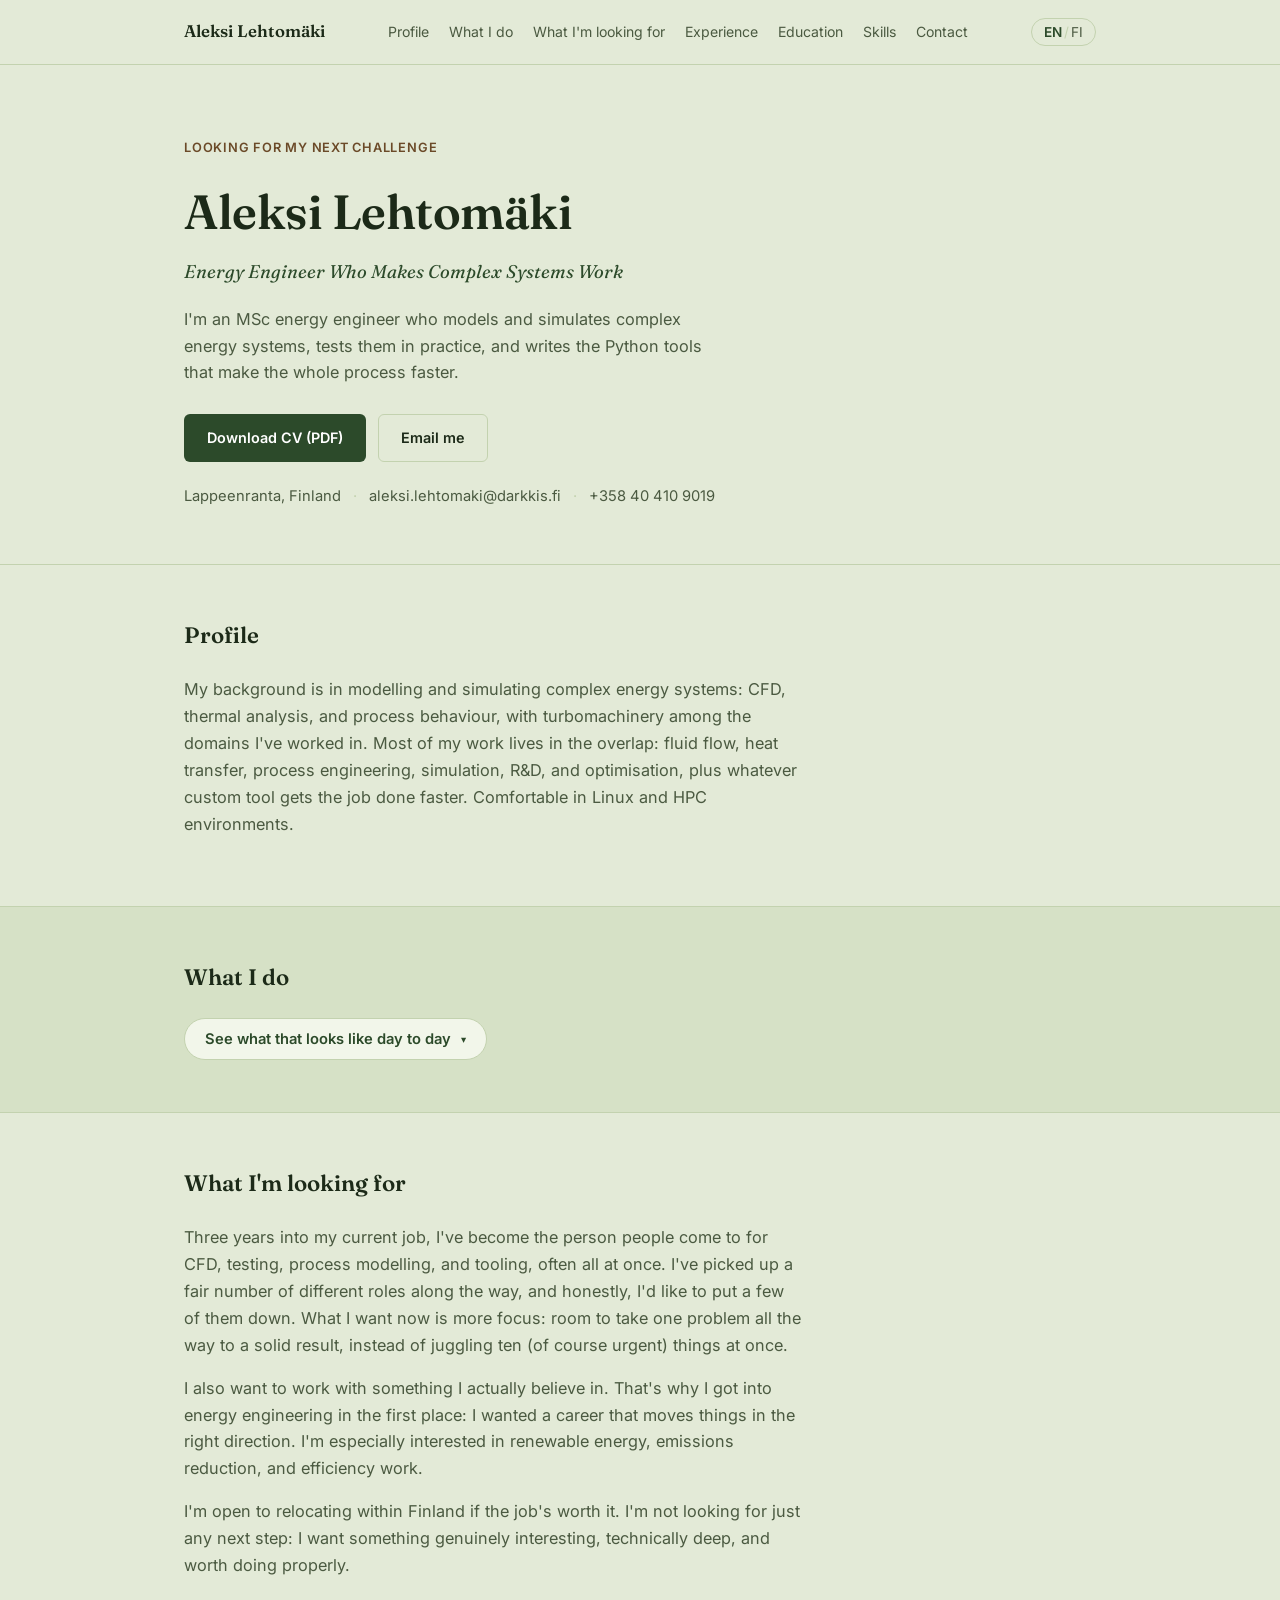
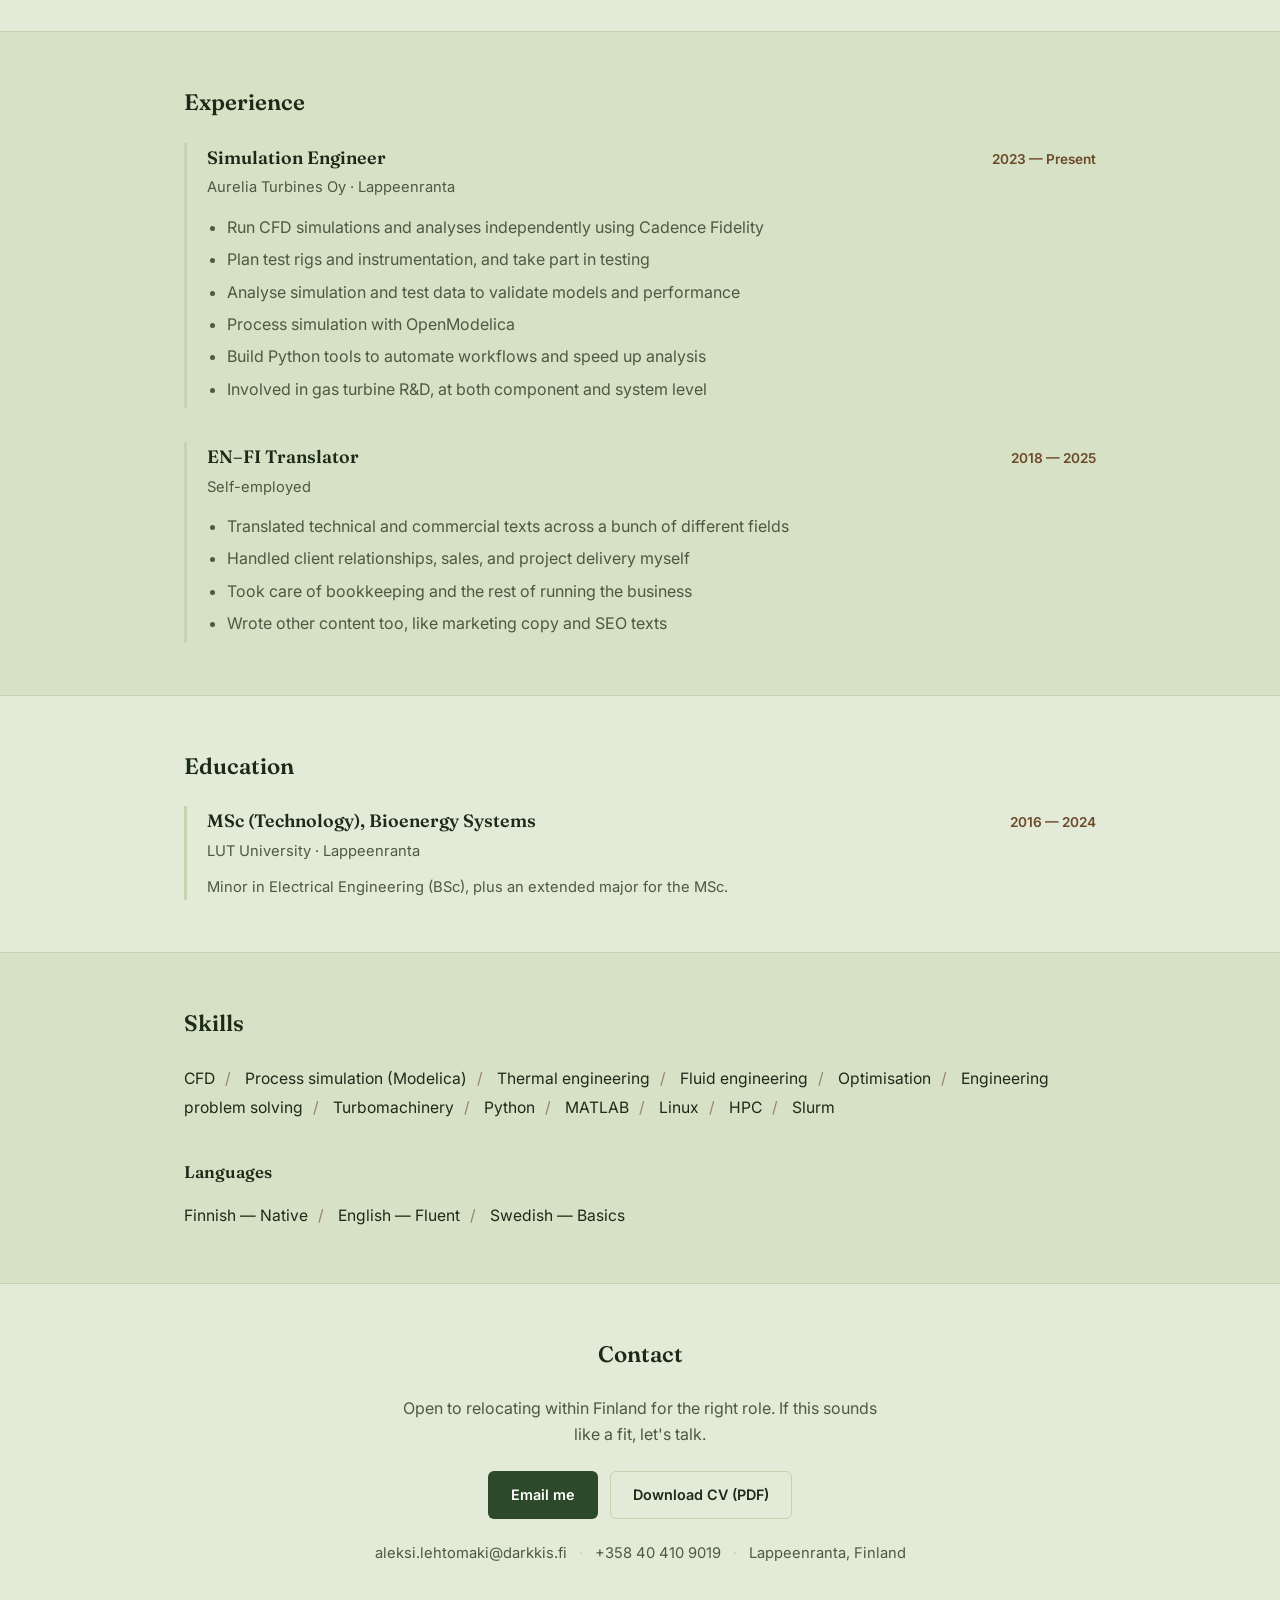
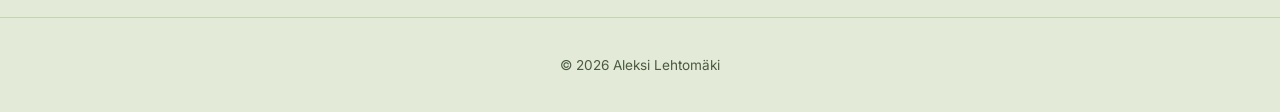
==== index.html @ ea1d4ee8 "init" ====
<!DOCTYPE html>
<html lang="en">
<head>
<meta charset="UTF-8">
<meta name="viewport" content="width=device-width, initial-scale=1.0">
<title>Aleksi Lehtomäki — Energy Engineer</title>
<meta name="description" content="Aleksi Lehtomäki, an energy engineer who simulates, tests, and builds the tools to make it work. CV and profile for recruiters.">
<link rel="icon" href="data:,">
<link rel="preconnect" href="https://fonts.googleapis.com">
<link rel="preconnect" href="https://fonts.gstatic.com" crossorigin>
<link href="https://fonts.googleapis.com/css2?family=Fraunces:opsz,wght@9..144,400;9..144,500;9..144,600;9..144,700&family=Inter:wght@400;500;600&display=swap" rel="stylesheet">
<link rel="stylesheet" href="assets/style.css">
</head>
<body>

<header class="site-header">
  <div class="wrap header-row">
    <a class="brand" href="#top">Aleksi Lehtomäki</a>
    <nav class="main-nav" aria-label="Primary">
      <a href="#profile" data-i18n="nav.profile">Profile</a>
      <a href="#whatido" data-i18n="nav.whatido">What I do</a>
      <a href="#why" data-i18n="nav.why">What I'm looking for</a>
      <a href="#experience" data-i18n="nav.experience">Experience</a>
      <a href="#education" data-i18n="nav.education">Education</a>
      <a href="#skills" data-i18n="nav.skills">Skills</a>
      <a href="#contact" data-i18n="nav.contact">Contact</a>
    </nav>
    <button class="lang-toggle" id="langToggle" type="button" aria-label="Switch language">
      <span class="lang-opt" data-lang-opt="en">EN</span><span class="lang-sep">/</span><span class="lang-opt" data-lang-opt="fi">FI</span>
    </button>
  </div>
</header>

<main id="top">

  <section class="hero">
    <div class="wrap">
      <p class="eyebrow" data-i18n="hero.eyebrow">Looking for my next challenge</p>
      <h1>Aleksi Lehtomäki</h1>
      <p class="headline" data-i18n="hero.headline">Energy Engineer Who Makes Complex Systems Work</p>
      <p class="lede" data-i18n="hero.lede">I'm an MSc energy engineer who models and simulates complex energy systems, tests them in practice, and writes the Python tools that make the whole process faster.</p>
      <div class="hero-actions">
        <a class="btn btn-primary" href="assets/aleksi-lehtomaki-cv.pdf" download>
          <span data-i18n="hero.downloadCv">Download CV (PDF)</span>
        </a>
        <a class="btn btn-ghost" href="mailto:aleksi.lehtomaki@darkkis.fi">
          <span data-i18n="hero.emailMe">Email me</span>
        </a>
      </div>
      <p class="hero-meta">
        <span data-i18n="hero.location">Lappeenranta, Finland</span>
        <span class="meta-sep">·</span>
        <a href="mailto:aleksi.lehtomaki@darkkis.fi">aleksi.lehtomaki@darkkis.fi</a>
        <span class="meta-sep">·</span>
        <a href="tel:+358404109019">+358 40 410 9019</a>
      </p>
    </div>
  </section>

  <section id="profile" class="section">
    <div class="wrap">
      <h2 class="section-title" data-i18n="section.profile">Profile</h2>
      <p class="body-text" data-i18n="profile.text">
        My background is in modelling and simulating complex energy systems: CFD, thermal analysis, and process behaviour,
        with turbomachinery among the domains I've worked in.
        Most of my work lives in the overlap: fluid flow, heat transfer, process engineering, simulation, R&amp;D, and optimisation,
        plus whatever custom tool gets the job done faster.
        Comfortable in Linux and HPC environments.
      </p>
    </div>
  </section>

  <section id="whatido" class="section section-alt">
    <div class="wrap">
      <h2 class="section-title" data-i18n="section.whatido">What I do</h2>
      <div class="expand" id="whatidoExpand">
        <button type="button" class="expand-toggle" id="whatidoToggle" aria-expanded="false" aria-controls="whatidoPanel">
          <span data-i18n="whatido.summary">See what that looks like day to day</span>
          <span class="expand-caret" aria-hidden="true">▾</span>
        </button>
        <div class="expand-rows" id="whatidoPanel">
          <div class="expand-inner">
            <ul class="expand-list">
              <li data-i18n="whatido.b1">Setting up and running CFD simulations from start to finish: meshing, boundary conditions, results</li>
              <li data-i18n="whatido.b2">Planning test campaigns: what to measure, how to instrument it, and what the data actually needs to tell us</li>
              <li data-i18n="whatido.b3">Digging through test and simulation data to see whether the design does what it's supposed to</li>
              <li data-i18n="whatido.b4">Building process models so we get a picture of how a system behaves before it's even built</li>
              <li data-i18n="whatido.b5">Writing Python tools once doing the same thing by hand for the fifth time stops making sense</li>
              <li data-i18n="whatido.b6">Working with mechanical, electrical, and test teams to keep gas turbine R&amp;D moving</li>
              <li data-i18n="whatido.b7">Writing things down so the next person doesn't have to redo the work</li>
            </ul>
          </div>
        </div>
      </div>
    </div>
  </section>

  <section id="why" class="section">
    <div class="wrap">
      <h2 class="section-title" data-i18n="section.why">What I'm looking for</h2>
      <div class="body-text">
        <p data-i18n="why.p1">Three years into my current job, I've become the person people come to for CFD, testing, process modelling, and tooling, often all at once. I've picked up a fair number of different roles along the way, and honestly, I'd like to put a few of them down. What I want now is more focus: room to take one hard problem all the way to a solid result, instead of juggling ten things at once.</p>
        <p data-i18n="why.p2">I also want my work to point somewhere I actually believe in. That's why I got into energy engineering in the first place: I wanted a career that moves things in the right direction. I'm especially interested in renewable energy, emissions reduction, and efficiency work — the kind of thing that's a footnote in a lot of job ads but would actually be the job here.</p>
        <p data-i18n="why.p3">I'm open to relocating within Finland if the job's worth it. I'm not looking for just any next step: I want something genuinely interesting, technically deep, and worth doing properly.</p>
      </div>
    </div>
  </section>

  <section id="experience" class="section section-alt">
    <div class="wrap">
      <h2 class="section-title" data-i18n="section.experience">Experience</h2>

      <div class="timeline">
        <article class="timeline-item">
          <div class="timeline-head">
            <div>
              <h3 data-i18n="exp1.role">Simulation Engineer</h3>
              <p class="timeline-sub">
                <span data-i18n="exp1.company">Aurelia Turbines Oy</span> · <span data-i18n="exp1.location">Lappeenranta</span>
              </p>
            </div>
            <span class="timeline-dates" data-i18n="exp1.dates">2023 — Present</span>
          </div>
          <ul>
            <li data-i18n="exp1.b1">Run CFD simulations and analyses independently using Cadence Fidelity</li>
            <li data-i18n="exp1.b2">Plan test rigs and instrumentation, and take part in testing</li>
            <li data-i18n="exp1.b3">Analyse simulation and test data to validate models and performance</li>
            <li data-i18n="exp1.b4">Process simulation with OpenModelica</li>
            <li data-i18n="exp1.b5">Build Python tools to automate workflows and speed up analysis</li>
            <li data-i18n="exp1.b6">Involved in gas turbine R&amp;D, at both component and system level</li>
          </ul>
        </article>

        <article class="timeline-item">
          <div class="timeline-head">
            <div>
              <h3 data-i18n="exp2.role">EN–FI Translator</h3>
              <p class="timeline-sub"><span data-i18n="exp2.company">Self-employed</span></p>
            </div>
            <span class="timeline-dates" data-i18n="exp2.dates">2018 — 2025</span>
          </div>
          <ul>
            <li data-i18n="exp2.b1">Translated technical and commercial texts across a bunch of different fields</li>
            <li data-i18n="exp2.b2">Handled client relationships, sales, and project delivery myself</li>
            <li data-i18n="exp2.b3">Took care of bookkeeping and the rest of running the business</li>
            <li data-i18n="exp2.b4">Wrote other content too, like marketing copy and SEO texts</li>
          </ul>
        </article>
      </div>
    </div>
  </section>

  <section id="education" class="section">
    <div class="wrap">
      <h2 class="section-title" data-i18n="section.education">Education</h2>
      <div class="timeline">
        <article class="timeline-item">
          <div class="timeline-head">
            <div>
              <h3 data-i18n="edu1.degree">MSc (Technology), Bioenergy Systems</h3>
              <p class="timeline-sub"><span data-i18n="edu1.school">LUT University</span> · <span data-i18n="edu1.location">Lappeenranta</span></p>
            </div>
            <span class="timeline-dates" data-i18n="edu1.dates">2016 — 2024</span>
          </div>
          <p class="timeline-note" data-i18n="edu1.note">Minor in Electrical Engineering (BSc), plus an extended major for the MSc.</p>
        </article>
      </div>
    </div>
  </section>

  <section id="skills" class="section section-alt">
    <div class="wrap">
      <h2 class="section-title" data-i18n="section.skills">Skills</h2>
      <p class="tag-line">
        <span data-i18n="skill.1">CFD</span><span class="tag-sep">/</span>
        <span data-i18n="skill.2">Process simulation (Modelica)</span><span class="tag-sep">/</span>
        <span data-i18n="skill.3">Thermal engineering</span><span class="tag-sep">/</span>
        <span data-i18n="skill.4">Fluid engineering</span><span class="tag-sep">/</span>
        <span data-i18n="skill.5">Optimisation</span><span class="tag-sep">/</span>
        <span data-i18n="skill.6">Engineering problem solving</span><span class="tag-sep">/</span>
        <span data-i18n="skill.7">Turbomachinery</span><span class="tag-sep">/</span>
        <span data-i18n="skill.8">Python</span><span class="tag-sep">/</span>
        <span data-i18n="skill.9">MATLAB</span><span class="tag-sep">/</span>
        <span data-i18n="skill.10">Linux</span><span class="tag-sep">/</span>
        <span data-i18n="skill.11">HPC</span><span class="tag-sep">/</span>
        <span data-i18n="skill.12">Slurm</span>
      </p>

      <h3 class="sub-heading" data-i18n="section.languages">Languages</h3>
      <p class="tag-line">
        <span><span data-i18n="lang.fi.name">Finnish</span> — <span data-i18n="lang.fi.level">Native</span></span><span class="tag-sep">/</span>
        <span><span data-i18n="lang.en.name">English</span> — <span data-i18n="lang.en.level">Fluent</span></span><span class="tag-sep">/</span>
        <span><span data-i18n="lang.sv.name">Swedish</span> — <span data-i18n="lang.sv.level">Basics</span></span>
      </p>
    </div>
  </section>

  <section id="contact" class="section section-cta">
    <div class="wrap">
      <h2 class="section-title" data-i18n="section.contact">Contact</h2>
      <p class="cta-text" data-i18n="contact.text">Open to relocating within Finland for the right role. If this sounds like a fit, let's talk.</p>
      <div class="hero-actions">
        <a class="btn btn-primary" href="mailto:aleksi.lehtomaki@darkkis.fi">
          <span data-i18n="hero.emailMe">Email me</span>
        </a>
        <a class="btn btn-ghost" href="assets/aleksi-lehtomaki-cv.pdf" download>
          <span data-i18n="hero.downloadCv">Download CV (PDF)</span>
        </a>
      </div>
      <p class="hero-meta">
        <a href="mailto:aleksi.lehtomaki@darkkis.fi">aleksi.lehtomaki@darkkis.fi</a>
        <span class="meta-sep">·</span>
        <a href="tel:+358404109019">+358 40 410 9019</a>
        <span class="meta-sep">·</span>
        <span data-i18n="hero.location">Lappeenranta, Finland</span>
      </p>
    </div>
  </section>

</main>

<footer class="site-footer">
  <div class="wrap">
    <p>© <span id="year"></span> Aleksi Lehtomäki</p>
  </div>
</footer>

<script src="assets/script.js"></script>
</body>
</html>
---- assets/style.css ----
/* ---------- Tokens ---------- */
:root {
  --bg: #e3ead7;
  --bg-alt: #d6e1c6;
  --surface: #f2f6ea;
  --ink: #1c2a18;
  --ink-soft: #4b5a41;
  --green: #2c4a2a;
  --green-soft: #c3d6b0;
  --brown: #6b4a28;
  --border: #c3d2af;
  --serif: "Fraunces", Georgia, "Times New Roman", serif;
  --sans: "Inter", system-ui, -apple-system, "Segoe UI", Roboto, sans-serif;
  --radius: 6px;
  --max: 960px;
}

* { box-sizing: border-box; }
html { scroll-behavior: smooth; }

body {
  margin: 0;
  background: var(--bg);
  color: var(--ink);
  font-family: var(--sans);
  line-height: 1.65;
  -webkit-font-smoothing: antialiased;
}

.wrap {
  max-width: var(--max);
  margin: 0 auto;
  padding: 0 24px;
}

a { color: var(--green); text-decoration: none; }
a:hover { text-decoration: underline; }

h1, h2, h3 {
  font-family: var(--serif);
  font-weight: 600;
  margin: 0;
  color: var(--ink);
}

/* ---------- Header ---------- */
.site-header {
  border-bottom: 1px solid var(--border);
}

.header-row {
  display: flex;
  align-items: center;
  justify-content: space-between;
  gap: 20px;
  padding: 18px 24px;
  flex-wrap: wrap;
}

.brand {
  font-family: var(--serif);
  font-weight: 600;
  font-size: 1.05rem;
  color: var(--ink);
}
.brand:hover { text-decoration: none; color: var(--green); }

.main-nav {
  display: flex;
  gap: 20px;
  font-size: 0.88rem;
  overflow-x: auto;
}
.main-nav a { color: var(--ink-soft); }
.main-nav a:hover { color: var(--green); text-decoration: none; }

.lang-toggle {
  font-family: var(--sans);
  font-size: 0.85rem;
  background: none;
  border: 1px solid var(--border);
  border-radius: 999px;
  padding: 5px 12px;
  color: var(--ink-soft);
  cursor: pointer;
}
.lang-sep { color: var(--border); margin: 0 2px; }
.lang-toggle[data-active="en"] [data-lang-opt="en"],
.lang-toggle[data-active="fi"] [data-lang-opt="fi"] {
  color: var(--green);
  font-weight: 600;
}

/* ---------- Hero ---------- */
.hero { padding: 72px 0 56px; }

.eyebrow {
  font-size: 0.8rem;
  letter-spacing: 0.06em;
  text-transform: uppercase;
  color: var(--brown);
  margin: 0 0 14px;
  font-weight: 600;
}

.hero h1 {
  font-size: clamp(2.1rem, 5vw, 3rem);
  margin-bottom: 6px;
  letter-spacing: -0.01em;
}

.headline {
  font-family: var(--serif);
  font-style: italic;
  color: var(--green);
  font-size: 1.15rem;
  margin: 0 0 18px;
}

.lede {
  color: var(--ink-soft);
  max-width: 52ch;
  font-size: 1.02rem;
  margin: 0 0 28px;
}

.hero-actions {
  display: flex;
  gap: 12px;
  flex-wrap: wrap;
  margin-bottom: 22px;
}

.btn {
  font-family: var(--sans);
  font-size: 0.9rem;
  font-weight: 600;
  padding: 11px 22px;
  border-radius: var(--radius);
  border: 1px solid transparent;
  display: inline-block;
}
.btn:hover { text-decoration: none; }

.btn-primary { background: var(--green); color: #fff; }
.btn-primary:hover { background: color-mix(in srgb, var(--green) 85%, black); }

.btn-ghost { background: transparent; border-color: var(--border); color: var(--ink); }
.btn-ghost:hover { border-color: var(--green); color: var(--green); }

.hero-meta {
  font-size: 0.92rem;
  color: var(--ink-soft);
  margin: 0;
}
.hero-meta a { color: var(--ink-soft); }
.hero-meta a:hover { color: var(--green); }
.meta-sep { margin: 0 8px; color: var(--border); }

/* ---------- Sections ---------- */
.section { padding: 52px 0; border-top: 1px solid var(--border); }
.section-alt { background: var(--bg-alt); }

.section-title {
  font-size: 1.4rem;
  margin-bottom: 22px;
}

.body-text {
  color: var(--ink-soft);
  max-width: 62ch;
  font-size: 1.02rem;
}
.body-text p { margin: 0 0 16px; }
.body-text p:last-child { margin-bottom: 0; }

/* ---------- Expandable ---------- */
.expand-toggle {
  display: inline-flex;
  align-items: center;
  gap: 10px;
  font-family: var(--sans);
  font-size: 0.92rem;
  font-weight: 600;
  color: var(--green);
  background: var(--surface);
  border: 1px solid var(--border);
  border-radius: 999px;
  padding: 11px 20px;
  cursor: pointer;
}
.expand-toggle:hover { border-color: var(--green); }

.expand-caret {
  font-size: 0.7em;
  transition: transform 200ms ease;
}
.expand-toggle[aria-expanded="true"] .expand-caret { transform: rotate(180deg); }

.expand-rows {
  display: grid;
  grid-template-rows: 0fr;
  transition: grid-template-rows 320ms ease;
}
.expand-rows.is-open { grid-template-rows: 1fr; }

.expand-inner { overflow: hidden; }

.expand-list {
  display: flex;
  flex-direction: column;
  gap: 12px;
  margin: 22px 0 0;
  padding-left: 20px;
  max-width: 62ch;
  color: var(--ink-soft);
  font-size: 1.02rem;
}

/* ---------- Timeline ---------- */
.timeline {
  display: flex;
  flex-direction: column;
  gap: 34px;
}

.timeline-item {
  border-left: 3px solid var(--green-soft);
  padding-left: 20px;
}

.timeline-head {
  display: flex;
  justify-content: space-between;
  align-items: baseline;
  gap: 12px;
  flex-wrap: wrap;
}

.timeline-head h3 { font-size: 1.12rem; }

.timeline-sub {
  color: var(--ink-soft);
  font-size: 0.92rem;
  margin: 3px 0 0;
}

.timeline-dates {
  font-size: 0.85rem;
  color: var(--brown);
  white-space: nowrap;
  font-weight: 600;
}

.timeline-item ul {
  margin: 14px 0 0;
  padding-left: 20px;
  color: var(--ink-soft);
}
.timeline-item li { margin-bottom: 6px; }

.timeline-note { color: var(--ink-soft); font-size: 0.92rem; margin: 12px 0 0; }

/* ---------- Tag lines ---------- */
.sub-heading {
  font-size: 1.05rem;
  margin: 36px 0 14px;
  color: var(--ink);
}

.tag-line {
  color: var(--ink-soft);
  font-size: 0.98rem;
  line-height: 1.9;
  margin: 0;
}
.tag-line span:not(.tag-sep) { color: var(--ink); }
.tag-sep { color: var(--brown); margin: 0 10px; opacity: 0.6; }

/* ---------- CTA / footer ---------- */
.section-cta { text-align: center; }
.section-cta .section-title { text-align: center; }
.cta-text {
  color: var(--ink-soft);
  max-width: 50ch;
  margin: 0 auto 24px;
}
.section-cta .hero-actions { justify-content: center; }
.section-cta .hero-meta { margin-top: 22px; }

.site-footer {
  border-top: 1px solid var(--border);
  padding: 22px 0 calc(22px + env(safe-area-inset-bottom, 0px));
  color: var(--ink-soft);
  font-size: 0.85rem;
  text-align: center;
}

/* ---------- Responsive ---------- */
@media (max-width: 620px) {
  .header-row { padding: 14px 20px; }
  .main-nav { order: 3; width: 100%; gap: 14px; }
  .lang-toggle { order: 2; }
}
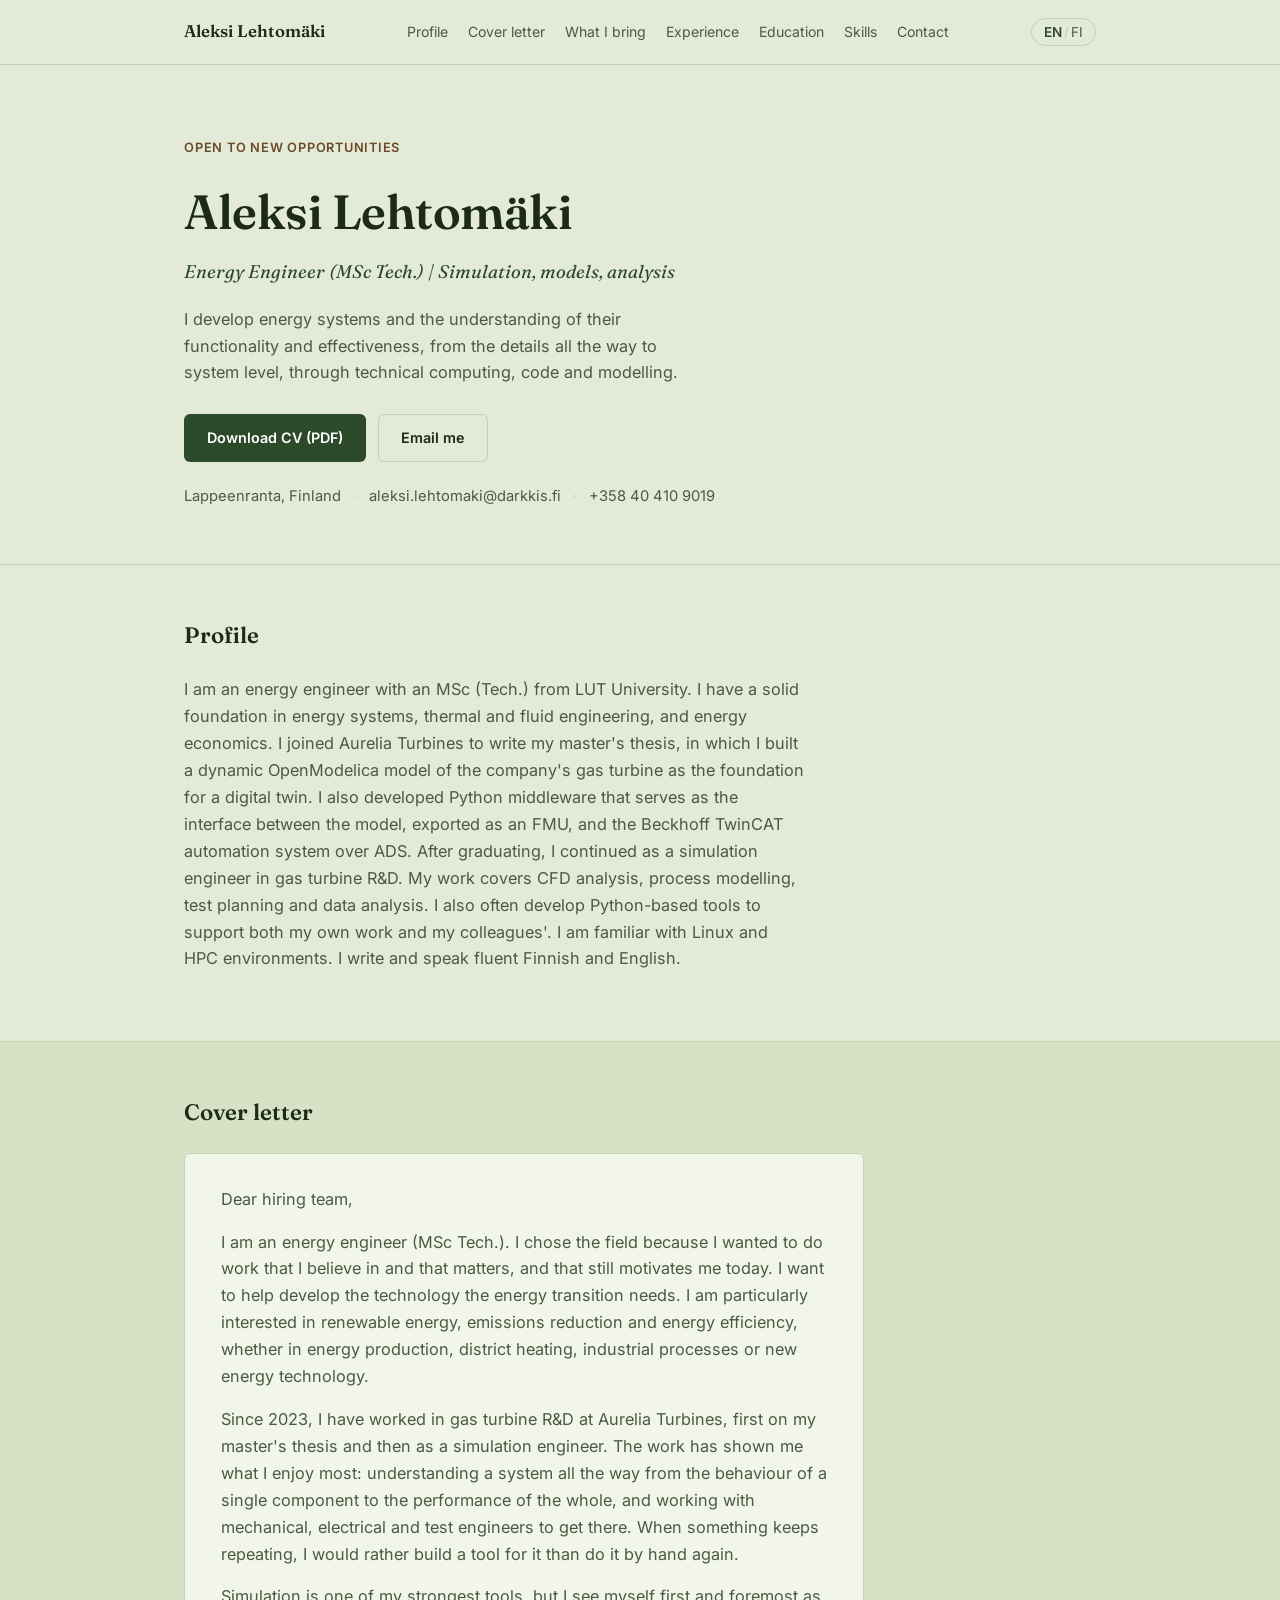
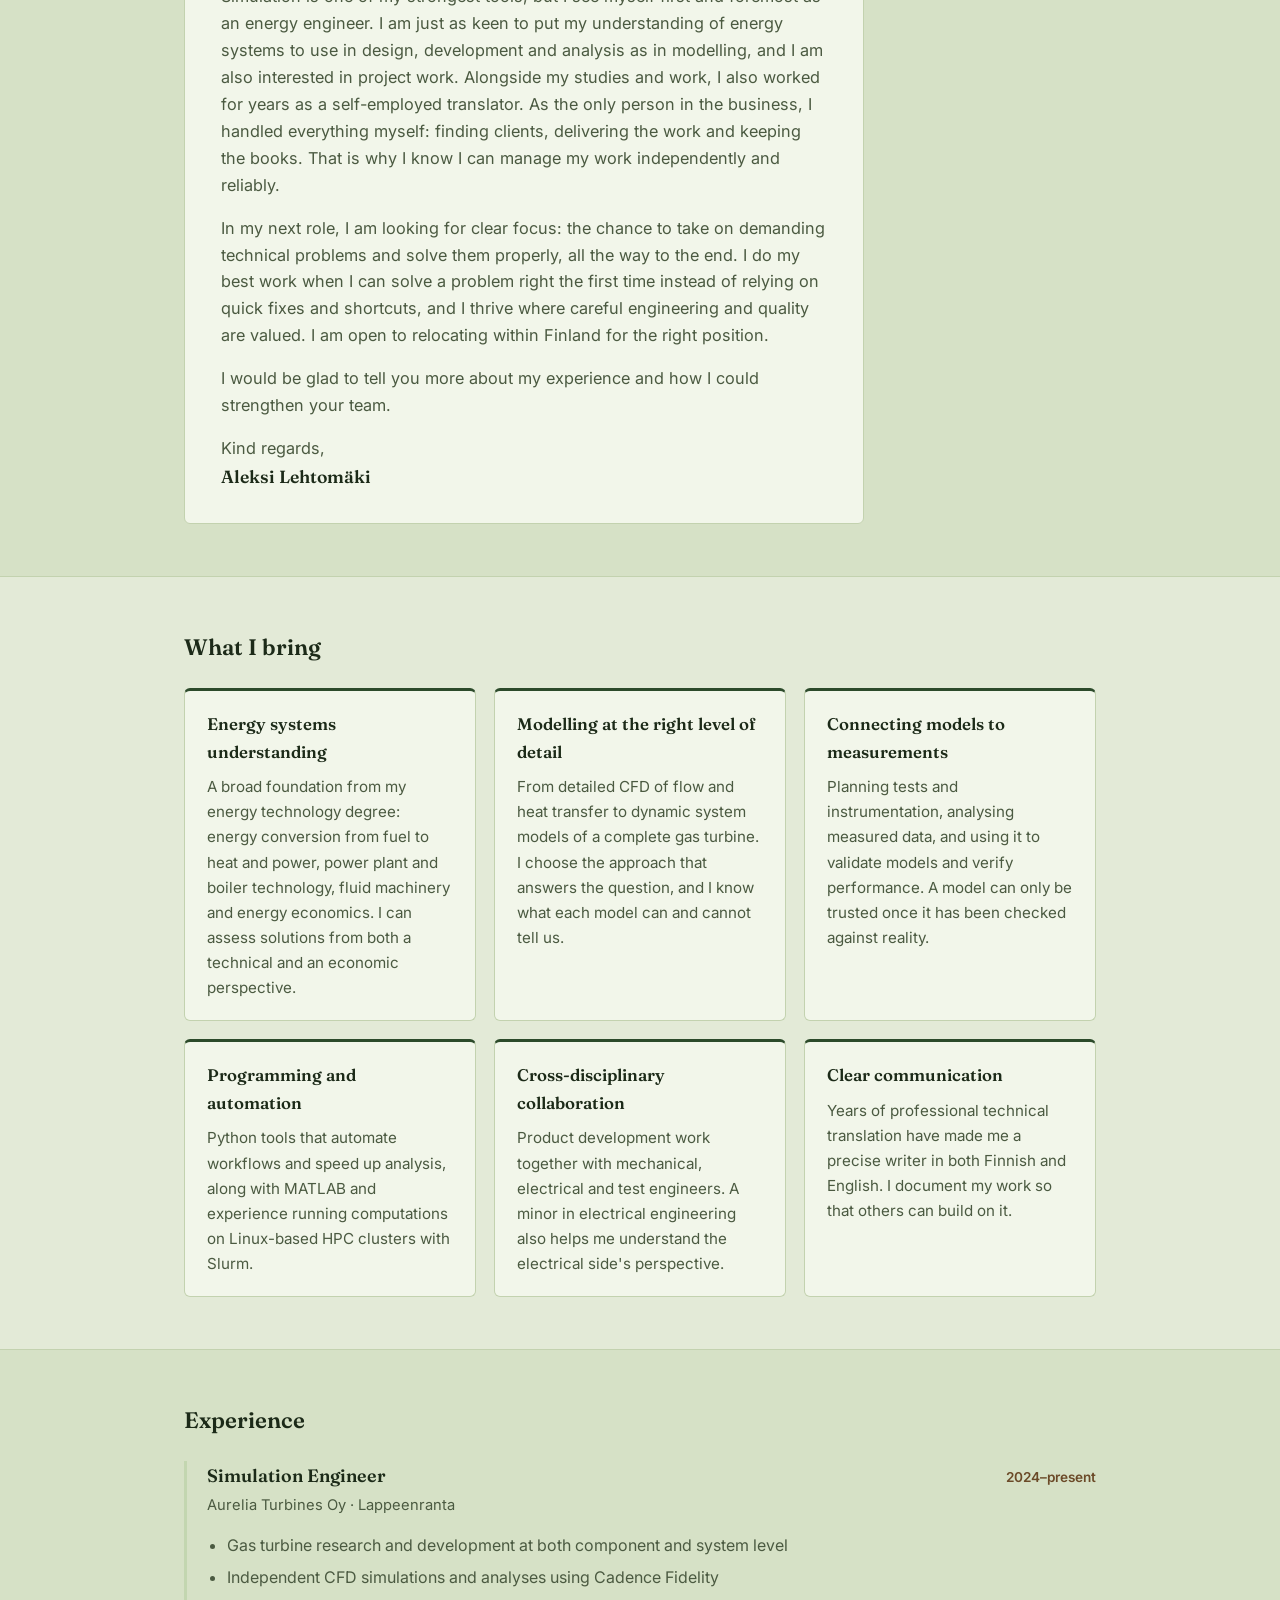
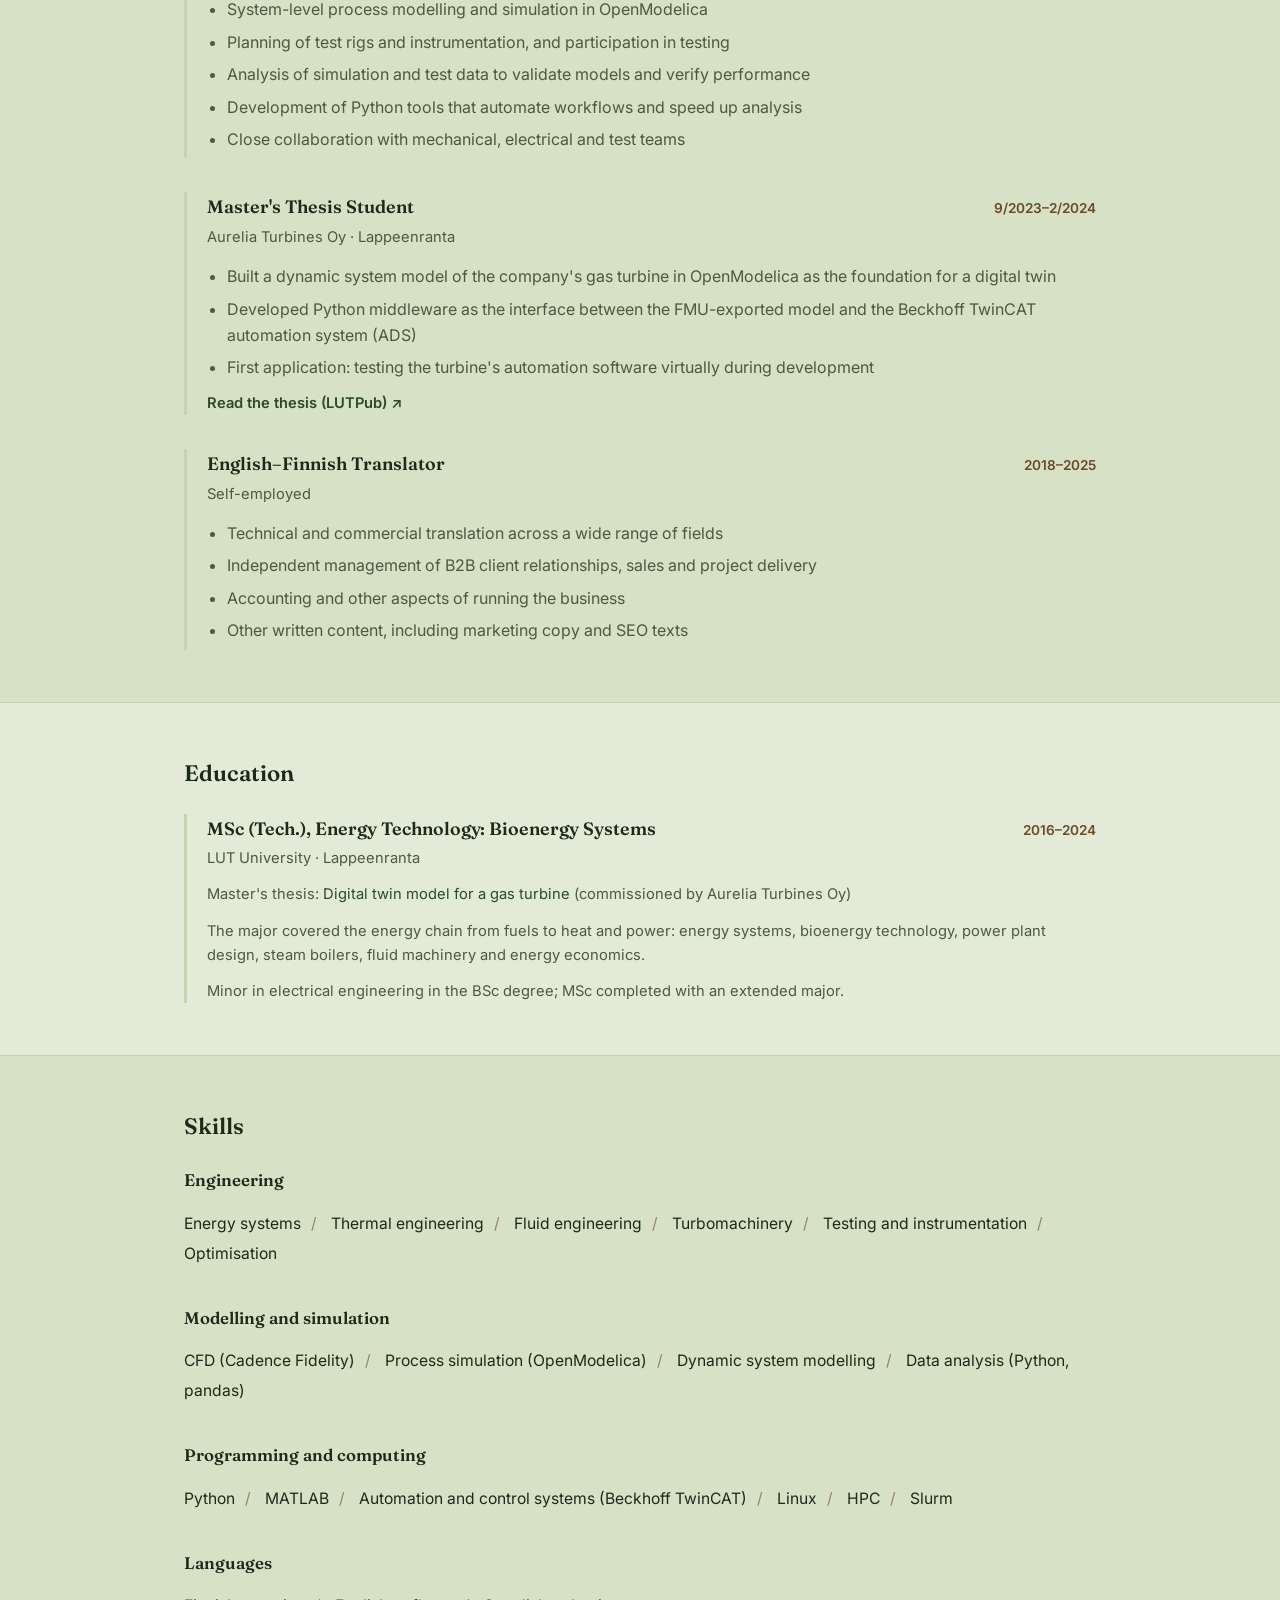
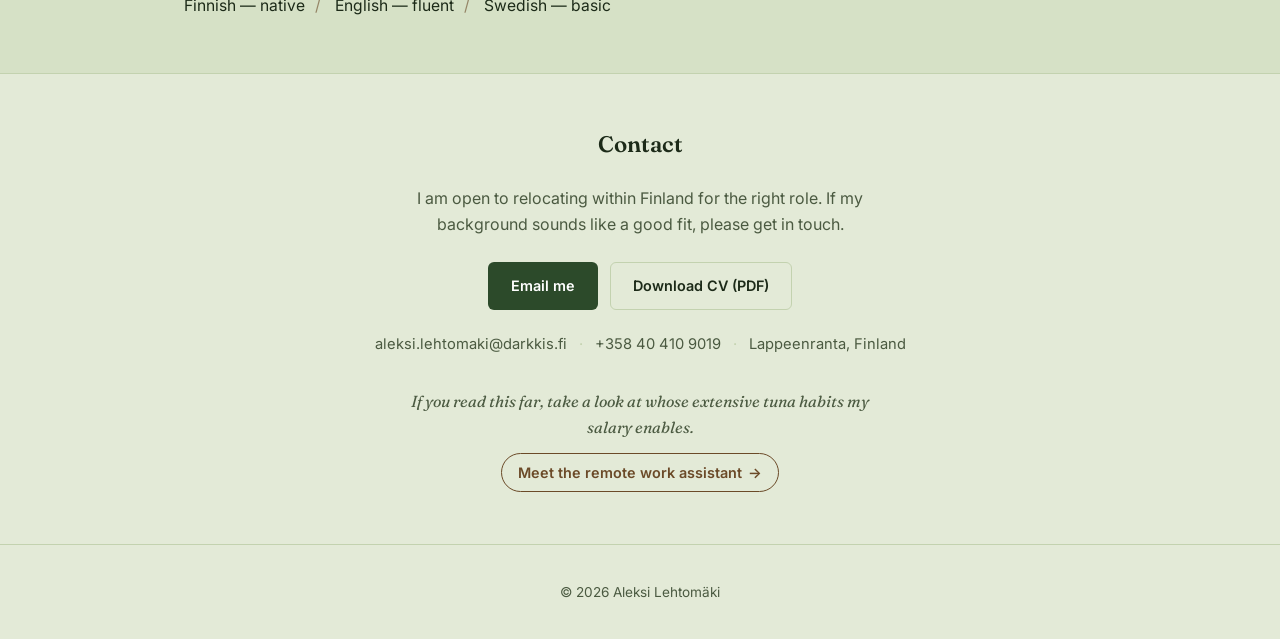
==== commit e68c9b0d: "1st publish viable edition" ====
--- a/index.html
+++ b/index.html
@@ -4,7 +4,7 @@
 <meta charset="UTF-8">
 <meta name="viewport" content="width=device-width, initial-scale=1.0">
 <title>Aleksi Lehtomäki — Energy Engineer</title>
-<meta name="description" content="Aleksi Lehtomäki, an energy engineer who simulates, tests, and builds the tools to make it work. CV and profile for recruiters.">
+<meta name="description" content="Aleksi Lehtomäki, MSc (Tech.) energy engineer with a foundation in energy systems, thermal and fluid engineering, and strong modelling and simulation skills. CV, cover letter and contact details.">
 <link rel="icon" href="data:,">
 <link rel="preconnect" href="https://fonts.googleapis.com">
 <link rel="preconnect" href="https://fonts.gstatic.com" crossorigin>
@@ -18,8 +18,8 @@
     <a class="brand" href="#top">Aleksi Lehtomäki</a>
     <nav class="main-nav" aria-label="Primary">
       <a href="#profile" data-i18n="nav.profile">Profile</a>
-      <a href="#whatido" data-i18n="nav.whatido">What I do</a>
-      <a href="#why" data-i18n="nav.why">What I'm looking for</a>
+      <a href="#letter" data-i18n="nav.letter">Cover letter</a>
+      <a href="#strengths" data-i18n="nav.strengths">What I bring</a>
       <a href="#experience" data-i18n="nav.experience">Experience</a>
       <a href="#education" data-i18n="nav.education">Education</a>
       <a href="#skills" data-i18n="nav.skills">Skills</a>
@@ -35,12 +35,12 @@
 
   <section class="hero">
     <div class="wrap">
-      <p class="eyebrow" data-i18n="hero.eyebrow">Looking for my next challenge</p>
+      <p class="eyebrow" data-i18n="hero.eyebrow">Open to new opportunities</p>
       <h1>Aleksi Lehtomäki</h1>
-      <p class="headline" data-i18n="hero.headline">Energy Engineer Who Makes Complex Systems Work</p>
-      <p class="lede" data-i18n="hero.lede">I'm an MSc energy engineer who models and simulates complex energy systems, tests them in practice, and writes the Python tools that make the whole process faster.</p>
+      <p class="headline" data-i18n="hero.headline">Energy Engineer (MSc Tech.) | Simulation, models, analysis</p>
+      <p class="lede" data-i18n="hero.lede">I develop energy systems and the understanding of their functionality and effectiveness, from the details all the way to system level, through technical computing, code and modelling.</p>
       <div class="hero-actions">
-        <a class="btn btn-primary" href="assets/aleksi-lehtomaki-cv.pdf" download>
+        <a class="btn btn-primary" href="assets/aleksi-lehtomaki-cv.pdf" data-i18n-href="cv.href" download>
           <span data-i18n="hero.downloadCv">Download CV (PDF)</span>
         </a>
         <a class="btn btn-ghost" href="mailto:aleksi.lehtomaki@darkkis.fi">
@@ -61,47 +61,54 @@
     <div class="wrap">
       <h2 class="section-title" data-i18n="section.profile">Profile</h2>
       <p class="body-text" data-i18n="profile.text">
-        My background is in modelling and simulating complex energy systems: CFD, thermal analysis, and process behaviour,
-        with turbomachinery among the domains I've worked in.
-        Most of my work lives in the overlap: fluid flow, heat transfer, process engineering, simulation, R&amp;D, and optimisation,
-        plus whatever custom tool gets the job done faster.
-        Comfortable in Linux and HPC environments.
-      </p>
-    </div>
-  </section>
-
-  <section id="whatido" class="section section-alt">
-    <div class="wrap">
-      <h2 class="section-title" data-i18n="section.whatido">What I do</h2>
-      <div class="expand" id="whatidoExpand">
-        <button type="button" class="expand-toggle" id="whatidoToggle" aria-expanded="false" aria-controls="whatidoPanel">
-          <span data-i18n="whatido.summary">See what that looks like day to day</span>
-          <span class="expand-caret" aria-hidden="true">▾</span>
-        </button>
-        <div class="expand-rows" id="whatidoPanel">
-          <div class="expand-inner">
-            <ul class="expand-list">
-              <li data-i18n="whatido.b1">Setting up and running CFD simulations from start to finish: meshing, boundary conditions, results</li>
-              <li data-i18n="whatido.b2">Planning test campaigns: what to measure, how to instrument it, and what the data actually needs to tell us</li>
-              <li data-i18n="whatido.b3">Digging through test and simulation data to see whether the design does what it's supposed to</li>
-              <li data-i18n="whatido.b4">Building process models so we get a picture of how a system behaves before it's even built</li>
-              <li data-i18n="whatido.b5">Writing Python tools once doing the same thing by hand for the fifth time stops making sense</li>
-              <li data-i18n="whatido.b6">Working with mechanical, electrical, and test teams to keep gas turbine R&amp;D moving</li>
-              <li data-i18n="whatido.b7">Writing things down so the next person doesn't have to redo the work</li>
-            </ul>
-          </div>
-        </div>
-      </div>
-    </div>
-  </section>
-
-  <section id="why" class="section">
-    <div class="wrap">
-      <h2 class="section-title" data-i18n="section.why">What I'm looking for</h2>
-      <div class="body-text">
-        <p data-i18n="why.p1">Three years into my current job, I've become the person people come to for CFD, testing, process modelling, and tooling, often all at once. I've picked up a fair number of different roles along the way, and honestly, I'd like to put a few of them down. What I want now is more focus: room to take one hard problem all the way to a solid result, instead of juggling ten things at once.</p>
-        <p data-i18n="why.p2">I also want my work to point somewhere I actually believe in. That's why I got into energy engineering in the first place: I wanted a career that moves things in the right direction. I'm especially interested in renewable energy, emissions reduction, and efficiency work — the kind of thing that's a footnote in a lot of job ads but would actually be the job here.</p>
-        <p data-i18n="why.p3">I'm open to relocating within Finland if the job's worth it. I'm not looking for just any next step: I want something genuinely interesting, technically deep, and worth doing properly.</p>
+        I am an energy engineer with an MSc (Tech.) from LUT University. I have a solid foundation in energy systems, thermal and fluid engineering, and energy economics. I joined Aurelia Turbines to write my master's thesis, in which I built a dynamic OpenModelica model of the company's gas turbine as the foundation for a digital twin. I also developed Python middleware that serves as the interface between the model, exported as an FMU, and the Beckhoff TwinCAT automation system over ADS. After graduating, I continued as a simulation engineer in gas turbine R&amp;D. My work covers CFD analysis, process modelling, test planning and data analysis. I also often develop Python-based tools to support both my own work and my colleagues'. I am familiar with Linux and HPC environments. I write and speak fluent Finnish and English.
+      </p>
+    </div>
+  </section>
+
+  <section id="letter" class="section section-alt">
+    <div class="wrap">
+      <h2 class="section-title" data-i18n="section.letter">Cover letter</h2>
+      <div class="letter body-text">
+        <p data-i18n="letter.greeting">Dear hiring team,</p>
+        <p data-i18n="letter.p1">I am an energy engineer (MSc Tech.). I chose the field because I wanted to do work that I believe in and that matters, and that still motivates me today. I want to help develop the technology the energy transition needs. I am particularly interested in renewable energy, emissions reduction and energy efficiency, whether in energy production, district heating, industrial processes or new energy technology.</p>
+        <p data-i18n="letter.p2">Since 2023, I have worked in gas turbine R&amp;D at Aurelia Turbines, first on my master's thesis and then as a simulation engineer. The work has shown me what I enjoy most: understanding a system all the way from the behaviour of a single component to the performance of the whole, and working with mechanical, electrical and test engineers to get there. When something keeps repeating, I would rather build a tool for it than do it by hand again.</p>
+        <p data-i18n="letter.p3">Simulation is one of my strongest tools, but I see myself first and foremost as an energy engineer. I am just as keen to put my understanding of energy systems to use in design, development and analysis as in modelling, and I am also interested in project work. Alongside my studies and work, I also worked for years as a self-employed translator. As the only person in the business, I handled everything myself: finding clients, delivering the work and keeping the books. That is why I know I can manage my work independently and reliably.</p>
+        <p data-i18n="letter.p4">In my next role, I am looking for clear focus: the chance to take on demanding technical problems and solve them properly, all the way to the end. I do my best work when I can solve a problem right the first time instead of relying on quick fixes and shortcuts, and I thrive where careful engineering and quality are valued. I am open to relocating within Finland for the right position.</p>
+        <p data-i18n="letter.p5">I would be glad to tell you more about my experience and how I could strengthen your team.</p>
+        <p class="letter-sign"><span data-i18n="letter.closing">Kind regards,</span><br><span class="letter-name">Aleksi Lehtomäki</span></p>
+      </div>
+    </div>
+  </section>
+
+  <section id="strengths" class="section">
+    <div class="wrap">
+      <h2 class="section-title" data-i18n="section.strengths">What I bring</h2>
+      <div class="cards">
+        <article class="card">
+          <h3 data-i18n="str1.title">Energy systems understanding</h3>
+          <p data-i18n="str1.text">A broad foundation from my energy technology degree: energy conversion from fuel to heat and power, power plant and boiler technology, fluid machinery and energy economics. I can assess solutions from both a technical and an economic perspective.</p>
+        </article>
+        <article class="card">
+          <h3 data-i18n="str2.title">Modelling at the right level of detail</h3>
+          <p data-i18n="str2.text">From detailed CFD of flow and heat transfer to dynamic system models of a complete gas turbine. I choose the approach that answers the question, and I know what each model can and cannot tell us.</p>
+        </article>
+        <article class="card">
+          <h3 data-i18n="str3.title">Connecting models to measurements</h3>
+          <p data-i18n="str3.text">Planning tests and instrumentation, analysing measured data, and using it to validate models and verify performance. A model can only be trusted once it has been checked against reality.</p>
+        </article>
+        <article class="card">
+          <h3 data-i18n="str4.title">Programming and automation</h3>
+          <p data-i18n="str4.text">Python tools that automate workflows and speed up analysis, along with MATLAB and experience running computations on Linux-based HPC clusters with Slurm.</p>
+        </article>
+        <article class="card">
+          <h3 data-i18n="str5.title">Cross-disciplinary collaboration</h3>
+          <p data-i18n="str5.text">Product development work together with mechanical, electrical and test engineers. A minor in electrical engineering also helps me understand the electrical side's perspective.</p>
+        </article>
+        <article class="card">
+          <h3 data-i18n="str6.title">Clear communication</h3>
+          <p data-i18n="str6.text">Years of professional technical translation have made me a precise writer in both Finnish and English. I document my work so that others can build on it.</p>
+        </article>
       </div>
     </div>
   </section>
@@ -119,31 +126,50 @@
                 <span data-i18n="exp1.company">Aurelia Turbines Oy</span> · <span data-i18n="exp1.location">Lappeenranta</span>
               </p>
             </div>
-            <span class="timeline-dates" data-i18n="exp1.dates">2023 — Present</span>
+            <span class="timeline-dates" data-i18n="exp1.dates">2024–present</span>
           </div>
           <ul>
-            <li data-i18n="exp1.b1">Run CFD simulations and analyses independently using Cadence Fidelity</li>
-            <li data-i18n="exp1.b2">Plan test rigs and instrumentation, and take part in testing</li>
-            <li data-i18n="exp1.b3">Analyse simulation and test data to validate models and performance</li>
-            <li data-i18n="exp1.b4">Process simulation with OpenModelica</li>
-            <li data-i18n="exp1.b5">Build Python tools to automate workflows and speed up analysis</li>
-            <li data-i18n="exp1.b6">Involved in gas turbine R&amp;D, at both component and system level</li>
+            <li data-i18n="exp1.b1">Gas turbine research and development at both component and system level</li>
+            <li data-i18n="exp1.b2">Independent CFD simulations and analyses using Cadence Fidelity</li>
+            <li data-i18n="exp1.b3">System-level process modelling and simulation in OpenModelica</li>
+            <li data-i18n="exp1.b4">Planning of test rigs and instrumentation, and participation in testing</li>
+            <li data-i18n="exp1.b5">Analysis of simulation and test data to validate models and verify performance</li>
+            <li data-i18n="exp1.b6">Development of Python tools that automate workflows and speed up analysis</li>
+            <li data-i18n="exp1.b7">Close collaboration with mechanical, electrical and test teams</li>
           </ul>
         </article>
 
         <article class="timeline-item">
           <div class="timeline-head">
             <div>
-              <h3 data-i18n="exp2.role">EN–FI Translator</h3>
+              <h3 data-i18n="exp0.role">Master's Thesis Student</h3>
+              <p class="timeline-sub">
+                <span data-i18n="exp1.company">Aurelia Turbines Oy</span> · <span data-i18n="exp1.location">Lappeenranta</span>
+              </p>
+            </div>
+            <span class="timeline-dates" data-i18n="exp0.dates">9/2023–2/2024</span>
+          </div>
+          <ul>
+            <li data-i18n="exp0.b1">Built a dynamic system model of the company's gas turbine in OpenModelica as the foundation for a digital twin</li>
+            <li data-i18n="exp0.b2">Developed Python middleware as the interface between the FMU-exported model and the Beckhoff TwinCAT automation system (ADS)</li>
+            <li data-i18n="exp0.b3">First application: testing the turbine's automation software virtually during development</li>
+          </ul>
+          <p class="timeline-link"><a href="https://lutpub.lut.fi/handle/10024/167219" target="_blank" rel="noopener" data-i18n="thesis.read">Read the thesis (LUTPub)</a></p>
+        </article>
+
+        <article class="timeline-item">
+          <div class="timeline-head">
+            <div>
+              <h3 data-i18n="exp2.role">English–Finnish Translator</h3>
               <p class="timeline-sub"><span data-i18n="exp2.company">Self-employed</span></p>
             </div>
-            <span class="timeline-dates" data-i18n="exp2.dates">2018 — 2025</span>
+            <span class="timeline-dates" data-i18n="exp2.dates">2018–2025</span>
           </div>
           <ul>
-            <li data-i18n="exp2.b1">Translated technical and commercial texts across a bunch of different fields</li>
-            <li data-i18n="exp2.b2">Handled client relationships, sales, and project delivery myself</li>
-            <li data-i18n="exp2.b3">Took care of bookkeeping and the rest of running the business</li>
-            <li data-i18n="exp2.b4">Wrote other content too, like marketing copy and SEO texts</li>
+            <li data-i18n="exp2.b1">Technical and commercial translation across a wide range of fields</li>
+            <li data-i18n="exp2.b2">Independent management of B2B client relationships, sales and project delivery</li>
+            <li data-i18n="exp2.b3">Accounting and other aspects of running the business</li>
+            <li data-i18n="exp2.b4">Other written content, including marketing copy and SEO texts</li>
           </ul>
         </article>
       </div>
@@ -157,12 +183,14 @@
         <article class="timeline-item">
           <div class="timeline-head">
             <div>
-              <h3 data-i18n="edu1.degree">MSc (Technology), Bioenergy Systems</h3>
+              <h3 data-i18n="edu1.degree">MSc (Tech.), Energy Technology: Bioenergy Systems</h3>
               <p class="timeline-sub"><span data-i18n="edu1.school">LUT University</span> · <span data-i18n="edu1.location">Lappeenranta</span></p>
             </div>
-            <span class="timeline-dates" data-i18n="edu1.dates">2016 — 2024</span>
-          </div>
-          <p class="timeline-note" data-i18n="edu1.note">Minor in Electrical Engineering (BSc), plus an extended major for the MSc.</p>
+            <span class="timeline-dates" data-i18n="edu1.dates">2016–2024</span>
+          </div>
+          <p class="timeline-note"><span data-i18n="edu1.thesisLabel">Master's thesis:</span> <a href="https://lutpub.lut.fi/handle/10024/167219" target="_blank" rel="noopener">Digital twin model for a gas turbine</a> <span data-i18n="edu1.thesisFor">(commissioned by Aurelia Turbines Oy)</span></p>
+          <p class="timeline-note" data-i18n="edu1.content">The major covered the energy chain from fuels to heat and power: energy systems, bioenergy technology, power plant design, steam boilers, fluid machinery and energy economics.</p>
+          <p class="timeline-note" data-i18n="edu1.note">Minor in electrical engineering in the BSc degree; MSc completed with an extended major.</p>
         </article>
       </div>
     </div>
@@ -171,26 +199,40 @@
   <section id="skills" class="section section-alt">
     <div class="wrap">
       <h2 class="section-title" data-i18n="section.skills">Skills</h2>
-      <p class="tag-line">
-        <span data-i18n="skill.1">CFD</span><span class="tag-sep">/</span>
-        <span data-i18n="skill.2">Process simulation (Modelica)</span><span class="tag-sep">/</span>
-        <span data-i18n="skill.3">Thermal engineering</span><span class="tag-sep">/</span>
-        <span data-i18n="skill.4">Fluid engineering</span><span class="tag-sep">/</span>
-        <span data-i18n="skill.5">Optimisation</span><span class="tag-sep">/</span>
-        <span data-i18n="skill.6">Engineering problem solving</span><span class="tag-sep">/</span>
-        <span data-i18n="skill.7">Turbomachinery</span><span class="tag-sep">/</span>
-        <span data-i18n="skill.8">Python</span><span class="tag-sep">/</span>
-        <span data-i18n="skill.9">MATLAB</span><span class="tag-sep">/</span>
-        <span data-i18n="skill.10">Linux</span><span class="tag-sep">/</span>
-        <span data-i18n="skill.11">HPC</span><span class="tag-sep">/</span>
-        <span data-i18n="skill.12">Slurm</span>
+
+      <h3 class="sub-heading sub-heading-first" data-i18n="skills.eng">Engineering</h3>
+      <p class="tag-line">
+        <span data-i18n="skill.eng1">Energy systems</span><span class="tag-sep">/</span>
+        <span data-i18n="skill.eng2">Thermal engineering</span><span class="tag-sep">/</span>
+        <span data-i18n="skill.eng3">Fluid engineering</span><span class="tag-sep">/</span>
+        <span data-i18n="skill.eng4">Turbomachinery</span><span class="tag-sep">/</span>
+        <span data-i18n="skill.eng5">Testing and instrumentation</span><span class="tag-sep">/</span>
+        <span data-i18n="skill.eng6">Optimisation</span>
+      </p>
+
+      <h3 class="sub-heading" data-i18n="skills.sim">Modelling and simulation</h3>
+      <p class="tag-line">
+        <span data-i18n="skill.sim1">CFD (Cadence Fidelity)</span><span class="tag-sep">/</span>
+        <span data-i18n="skill.sim2">Process simulation (OpenModelica)</span><span class="tag-sep">/</span>
+        <span data-i18n="skill.sim3">Dynamic system modelling</span><span class="tag-sep">/</span>
+        <span data-i18n="skill.sim4">Data analysis (Python, pandas)</span>
+      </p>
+
+      <h3 class="sub-heading" data-i18n="skills.code">Programming and computing</h3>
+      <p class="tag-line">
+        <span>Python</span><span class="tag-sep">/</span>
+        <span>MATLAB</span><span class="tag-sep">/</span>
+        <span data-i18n="skill.code1">Automation and control systems (Beckhoff TwinCAT)</span><span class="tag-sep">/</span>
+        <span>Linux</span><span class="tag-sep">/</span>
+        <span>HPC</span><span class="tag-sep">/</span>
+        <span>Slurm</span>
       </p>
 
       <h3 class="sub-heading" data-i18n="section.languages">Languages</h3>
       <p class="tag-line">
-        <span><span data-i18n="lang.fi.name">Finnish</span> — <span data-i18n="lang.fi.level">Native</span></span><span class="tag-sep">/</span>
-        <span><span data-i18n="lang.en.name">English</span> — <span data-i18n="lang.en.level">Fluent</span></span><span class="tag-sep">/</span>
-        <span><span data-i18n="lang.sv.name">Swedish</span> — <span data-i18n="lang.sv.level">Basics</span></span>
+        <span><span data-i18n="lang.fi.name">Finnish</span> — <span data-i18n="lang.fi.level">native</span></span><span class="tag-sep">/</span>
+        <span><span data-i18n="lang.en.name">English</span> — <span data-i18n="lang.en.level">fluent</span></span><span class="tag-sep">/</span>
+        <span><span data-i18n="lang.sv.name">Swedish</span> — <span data-i18n="lang.sv.level">basic</span></span>
       </p>
     </div>
   </section>
@@ -198,12 +240,12 @@
   <section id="contact" class="section section-cta">
     <div class="wrap">
       <h2 class="section-title" data-i18n="section.contact">Contact</h2>
-      <p class="cta-text" data-i18n="contact.text">Open to relocating within Finland for the right role. If this sounds like a fit, let's talk.</p>
+      <p class="cta-text" data-i18n="contact.text">I am open to relocating within Finland for the right role. If my background sounds like a good fit, please get in touch.</p>
       <div class="hero-actions">
         <a class="btn btn-primary" href="mailto:aleksi.lehtomaki@darkkis.fi">
           <span data-i18n="hero.emailMe">Email me</span>
         </a>
-        <a class="btn btn-ghost" href="assets/aleksi-lehtomaki-cv.pdf" download>
+        <a class="btn btn-ghost" href="assets/aleksi-lehtomaki-cv.pdf" data-i18n-href="cv.href" download>
           <span data-i18n="hero.downloadCv">Download CV (PDF)</span>
         </a>
       </div>
@@ -214,6 +256,10 @@
         <span class="meta-sep">·</span>
         <span data-i18n="hero.location">Lappeenranta, Finland</span>
       </p>
+      <div class="cta-aside">
+        <p data-i18n="contact.aside">If you read this far, take a look at whose extensive tuna habits my salary enables.</p>
+        <a class="aside-link" href="https://darkkis.fi" target="_blank" rel="noopener"><span data-i18n="contact.asideCta">Meet the remote work assistant</span> <span aria-hidden="true">→</span></a>
+      </div>
     </div>
   </section>
 
--- a/assets/style.css
+++ b/assets/style.css
@@ -174,48 +174,37 @@
 .body-text p { margin: 0 0 16px; }
 .body-text p:last-child { margin-bottom: 0; }
 
-/* ---------- Expandable ---------- */
-.expand-toggle {
-  display: inline-flex;
-  align-items: center;
-  gap: 10px;
-  font-family: var(--sans);
-  font-size: 0.92rem;
-  font-weight: 600;
-  color: var(--green);
+/* ---------- Cover letter ---------- */
+.letter {
   background: var(--surface);
   border: 1px solid var(--border);
-  border-radius: 999px;
-  padding: 11px 20px;
-  cursor: pointer;
-}
-.expand-toggle:hover { border-color: var(--green); }
-
-.expand-caret {
-  font-size: 0.7em;
-  transition: transform 200ms ease;
-}
-.expand-toggle[aria-expanded="true"] .expand-caret { transform: rotate(180deg); }
-
-.expand-rows {
+  border-radius: var(--radius);
+  padding: 32px 36px;
+  max-width: 68ch;
+}
+.letter-sign { margin-top: 24px; }
+.letter-name {
+  font-family: var(--serif);
+  font-weight: 600;
+  font-size: 1.1rem;
+  color: var(--ink);
+}
+
+/* ---------- Strength cards ---------- */
+.cards {
   display: grid;
-  grid-template-rows: 0fr;
-  transition: grid-template-rows 320ms ease;
-}
-.expand-rows.is-open { grid-template-rows: 1fr; }
-
-.expand-inner { overflow: hidden; }
-
-.expand-list {
-  display: flex;
-  flex-direction: column;
-  gap: 12px;
-  margin: 22px 0 0;
-  padding-left: 20px;
-  max-width: 62ch;
-  color: var(--ink-soft);
-  font-size: 1.02rem;
-}
+  grid-template-columns: repeat(auto-fit, minmax(260px, 1fr));
+  gap: 18px;
+}
+.card {
+  background: var(--surface);
+  border: 1px solid var(--border);
+  border-top: 3px solid var(--green);
+  border-radius: var(--radius);
+  padding: 20px 22px;
+}
+.card h3 { font-size: 1.05rem; margin-bottom: 8px; }
+.card p { margin: 0; color: var(--ink-soft); font-size: 0.95rem; }
 
 /* ---------- Timeline ---------- */
 .timeline {
@@ -261,12 +250,16 @@
 
 .timeline-note { color: var(--ink-soft); font-size: 0.92rem; margin: 12px 0 0; }
 
+.timeline-link { margin: 10px 0 0; font-size: 0.92rem; font-weight: 600; }
+.timeline-link a::after { content: " \2197"; }
+
 /* ---------- Tag lines ---------- */
 .sub-heading {
   font-size: 1.05rem;
   margin: 36px 0 14px;
   color: var(--ink);
 }
+.sub-heading-first { margin-top: 0; }
 
 .tag-line {
   color: var(--ink-soft);
@@ -287,6 +280,33 @@
 }
 .section-cta .hero-actions { justify-content: center; }
 .section-cta .hero-meta { margin-top: 22px; }
+.cta-aside {
+  margin: 32px auto 0;
+  max-width: 50ch;
+  display: flex;
+  flex-direction: column;
+  align-items: center;
+  gap: 12px;
+}
+.cta-aside p {
+  margin: 0;
+  font-family: var(--serif);
+  font-style: italic;
+  color: var(--ink-soft);
+}
+.aside-link {
+  display: inline-flex;
+  align-items: center;
+  gap: 6px;
+  font-size: 0.9rem;
+  font-weight: 600;
+  color: var(--brown);
+  border: 1px solid var(--brown);
+  border-radius: 999px;
+  padding: 7px 16px;
+}
+.aside-link:hover { background: var(--brown); color: #fff; text-decoration: none; }
+.aside-link:focus-visible { outline: 2px solid var(--green); outline-offset: 2px; }
 
 .site-footer {
   border-top: 1px solid var(--border);
@@ -301,4 +321,5 @@
   .header-row { padding: 14px 20px; }
   .main-nav { order: 3; width: 100%; gap: 14px; }
   .lang-toggle { order: 2; }
-}
+  .letter { padding: 22px 20px; }
+}
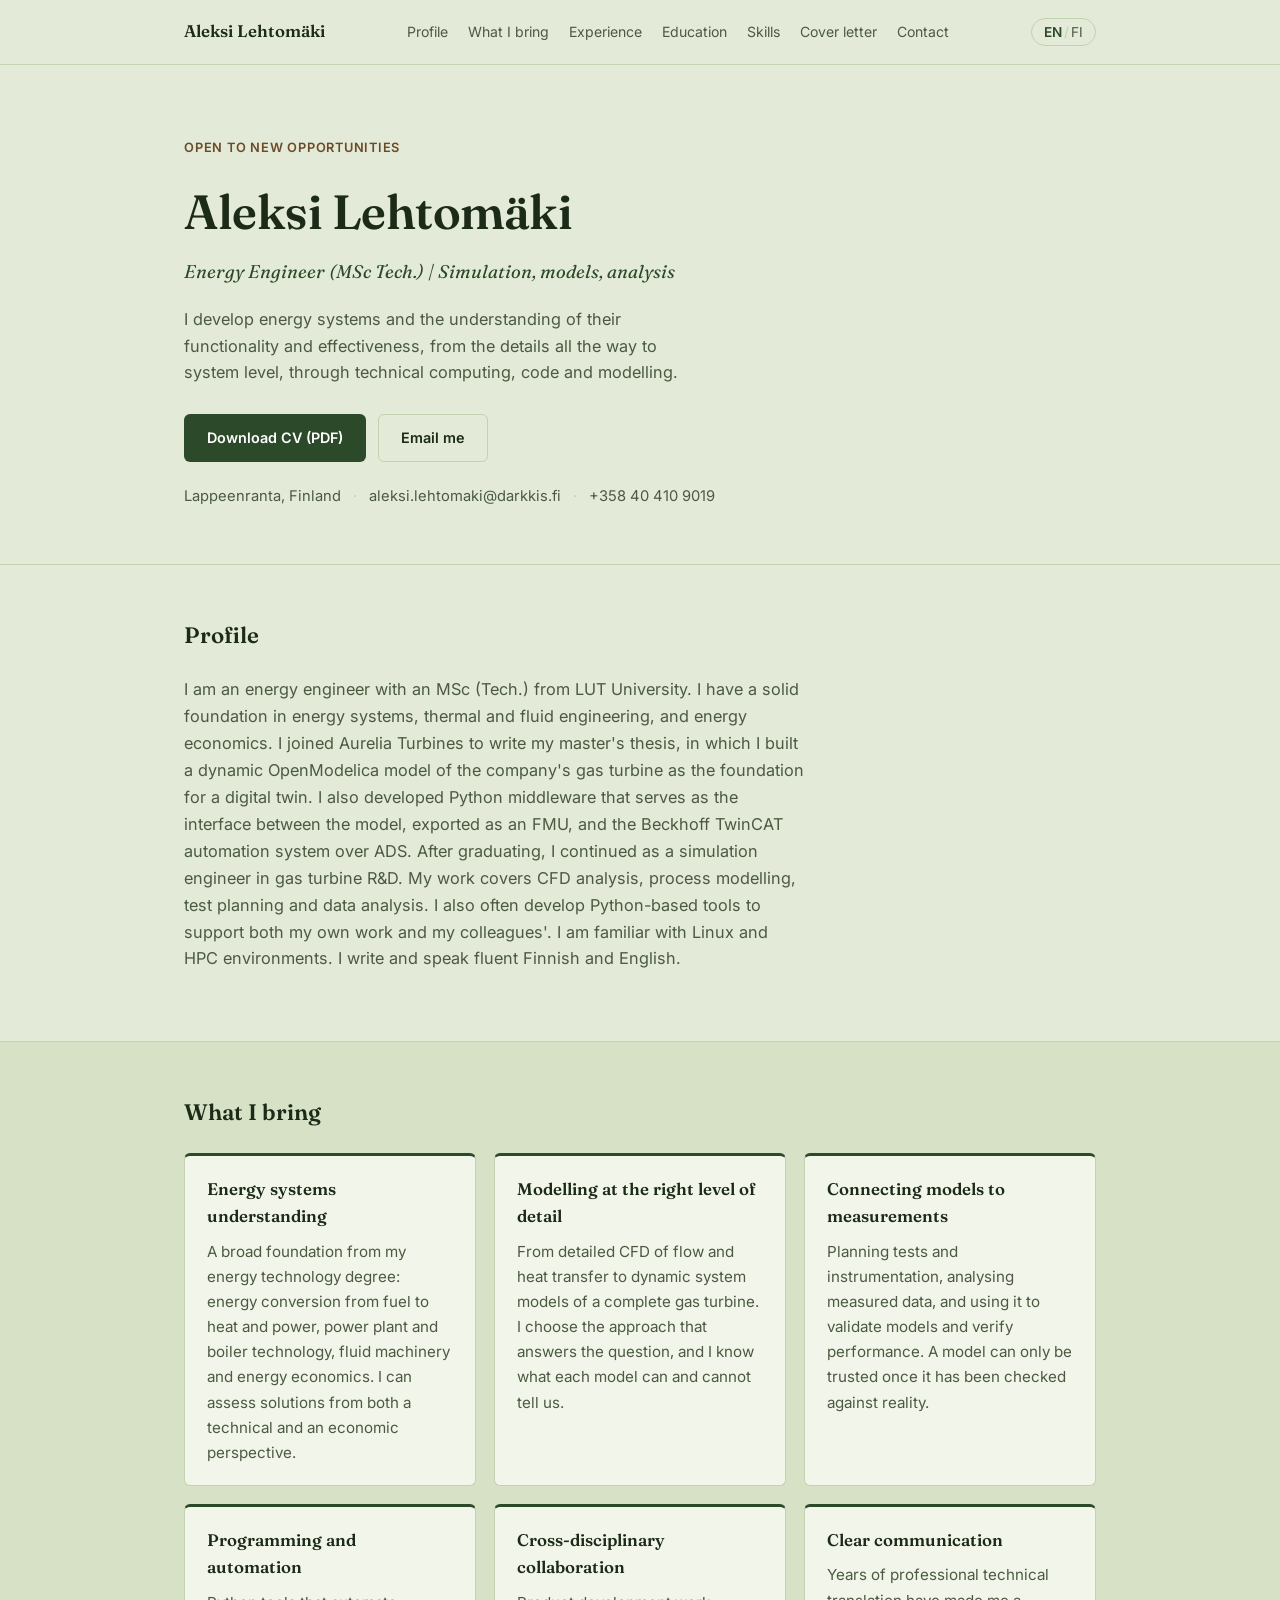
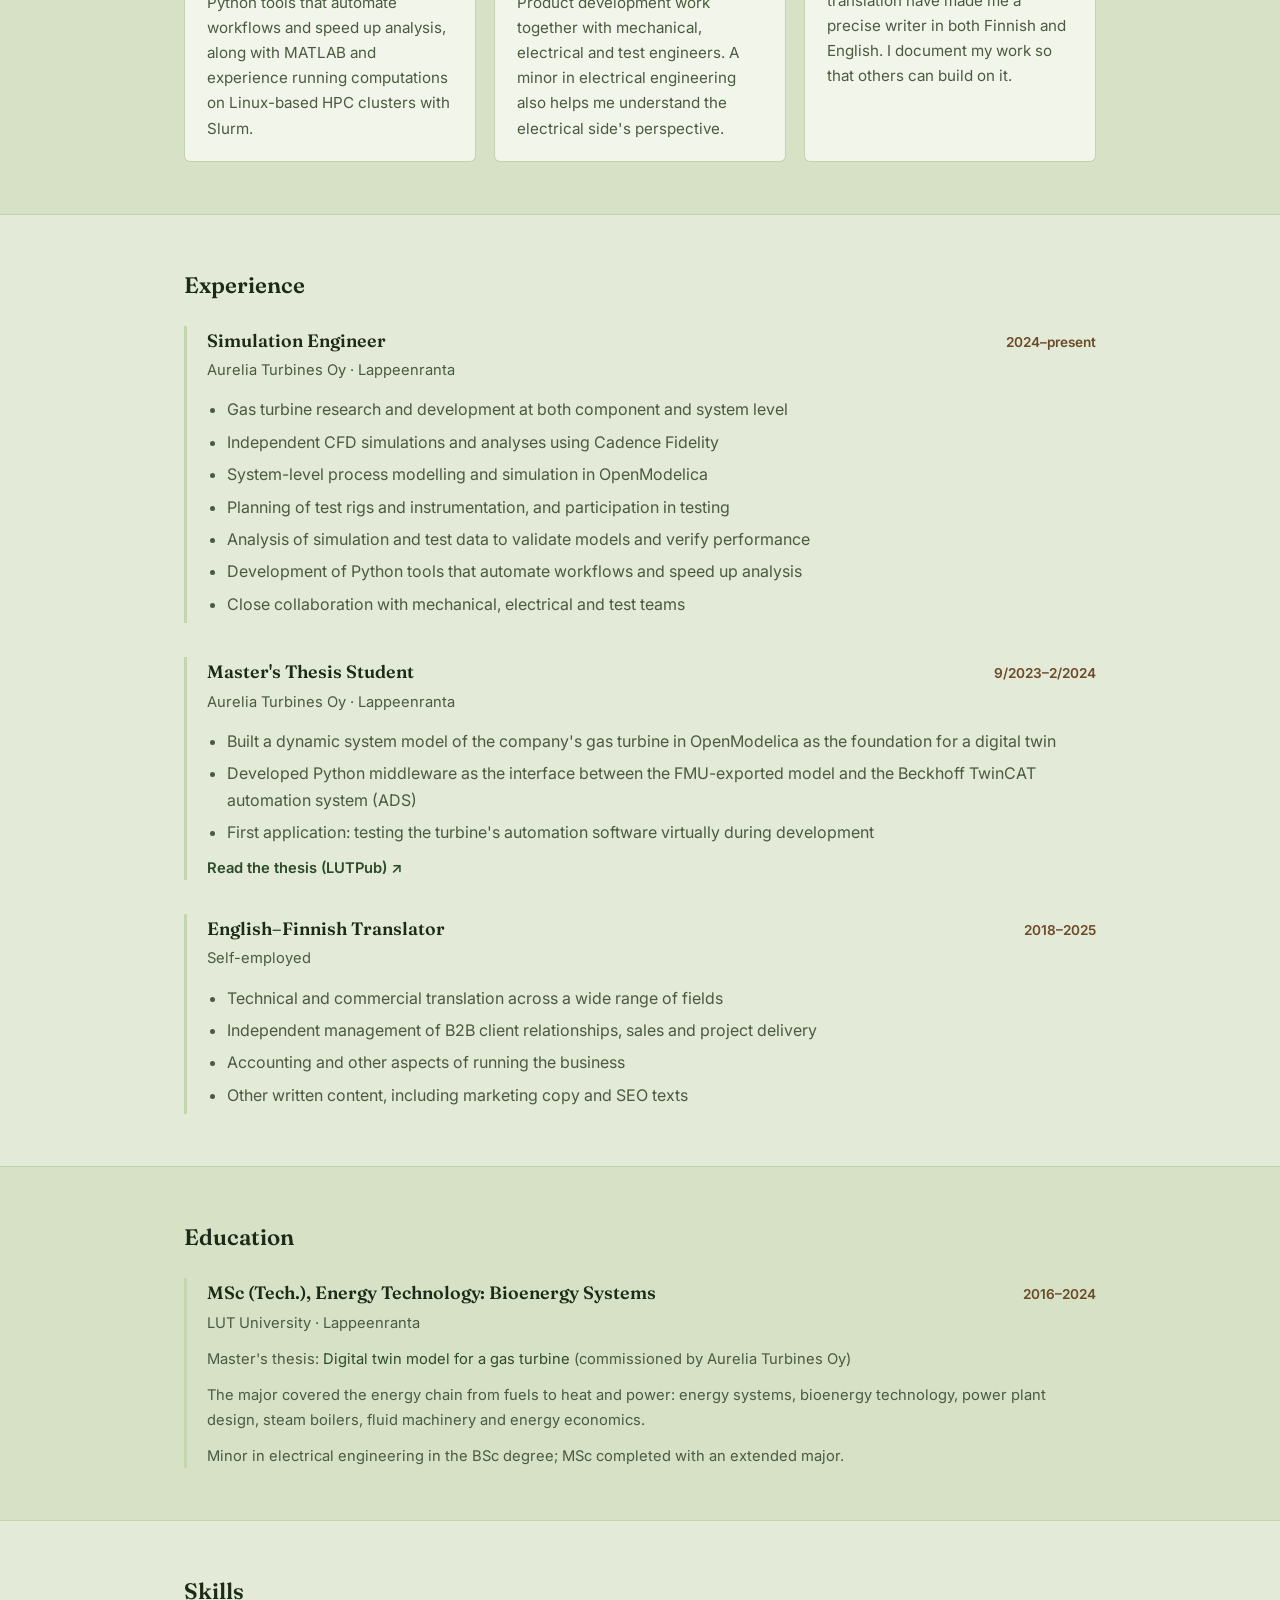
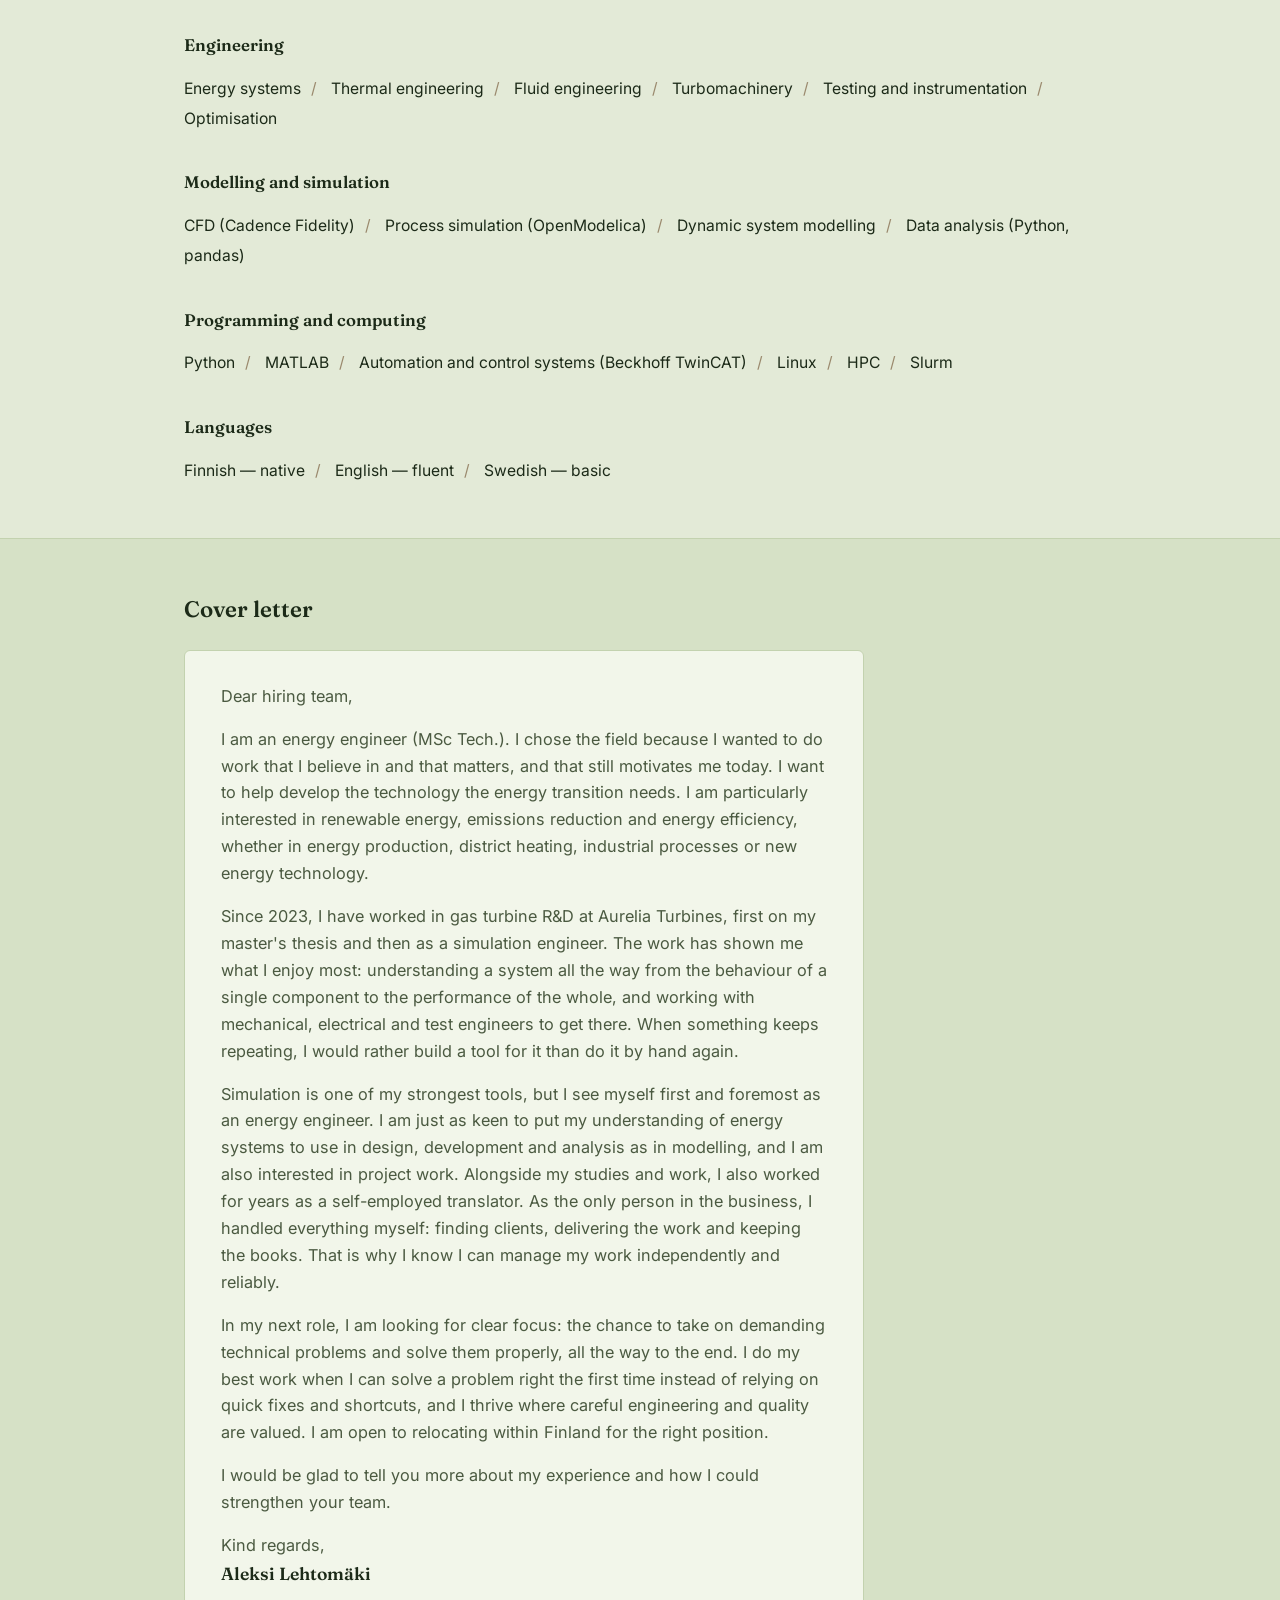
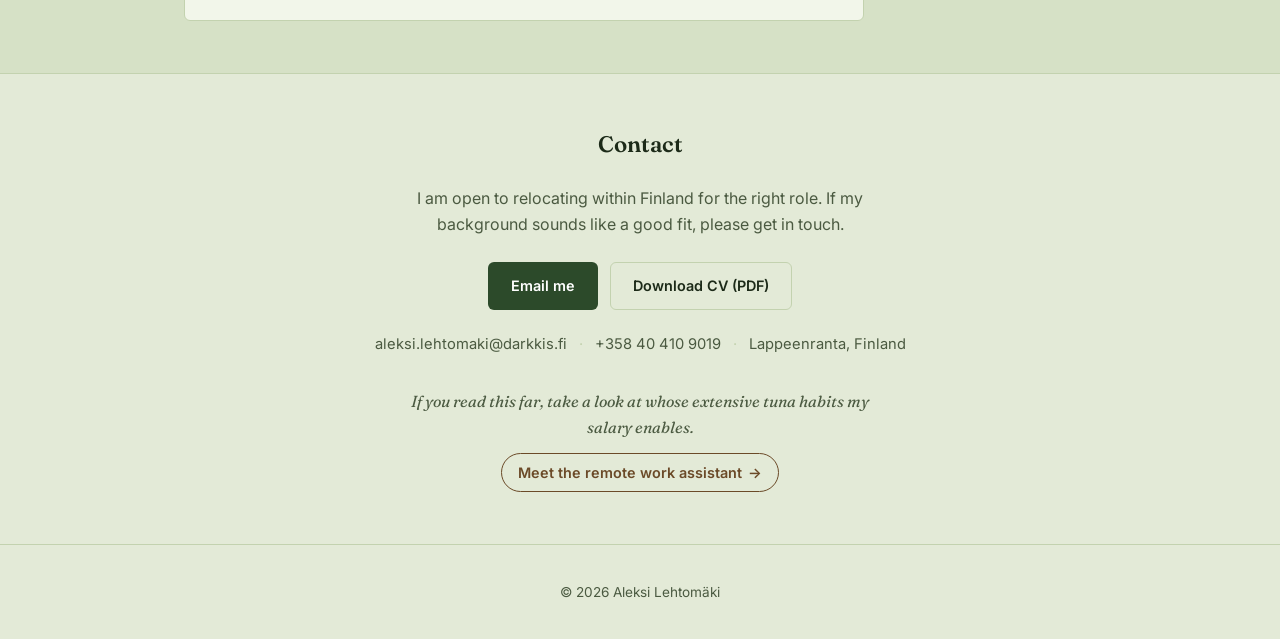
==== commit 63109775: "layout edited" ====
--- a/index.html
+++ b/index.html
@@ -18,11 +18,11 @@
     <a class="brand" href="#top">Aleksi Lehtomäki</a>
     <nav class="main-nav" aria-label="Primary">
       <a href="#profile" data-i18n="nav.profile">Profile</a>
-      <a href="#letter" data-i18n="nav.letter">Cover letter</a>
       <a href="#strengths" data-i18n="nav.strengths">What I bring</a>
       <a href="#experience" data-i18n="nav.experience">Experience</a>
       <a href="#education" data-i18n="nav.education">Education</a>
       <a href="#skills" data-i18n="nav.skills">Skills</a>
+      <a href="#letter" data-i18n="nav.letter">Cover letter</a>
       <a href="#contact" data-i18n="nav.contact">Contact</a>
     </nav>
     <button class="lang-toggle" id="langToggle" type="button" aria-label="Switch language">
@@ -62,6 +62,162 @@
       <h2 class="section-title" data-i18n="section.profile">Profile</h2>
       <p class="body-text" data-i18n="profile.text">
         I am an energy engineer with an MSc (Tech.) from LUT University. I have a solid foundation in energy systems, thermal and fluid engineering, and energy economics. I joined Aurelia Turbines to write my master's thesis, in which I built a dynamic OpenModelica model of the company's gas turbine as the foundation for a digital twin. I also developed Python middleware that serves as the interface between the model, exported as an FMU, and the Beckhoff TwinCAT automation system over ADS. After graduating, I continued as a simulation engineer in gas turbine R&amp;D. My work covers CFD analysis, process modelling, test planning and data analysis. I also often develop Python-based tools to support both my own work and my colleagues'. I am familiar with Linux and HPC environments. I write and speak fluent Finnish and English.
+      </p>
+    </div>
+  </section>
+
+  <section id="strengths" class="section section-alt">
+    <div class="wrap">
+      <h2 class="section-title" data-i18n="section.strengths">What I bring</h2>
+      <div class="cards">
+        <article class="card">
+          <h3 data-i18n="str1.title">Energy systems understanding</h3>
+          <p data-i18n="str1.text">A broad foundation from my energy technology degree: energy conversion from fuel to heat and power, power plant and boiler technology, fluid machinery and energy economics. I can assess solutions from both a technical and an economic perspective.</p>
+        </article>
+        <article class="card">
+          <h3 data-i18n="str2.title">Modelling at the right level of detail</h3>
+          <p data-i18n="str2.text">From detailed CFD of flow and heat transfer to dynamic system models of a complete gas turbine. I choose the approach that answers the question, and I know what each model can and cannot tell us.</p>
+        </article>
+        <article class="card">
+          <h3 data-i18n="str3.title">Connecting models to measurements</h3>
+          <p data-i18n="str3.text">Planning tests and instrumentation, analysing measured data, and using it to validate models and verify performance. A model can only be trusted once it has been checked against reality.</p>
+        </article>
+        <article class="card">
+          <h3 data-i18n="str4.title">Programming and automation</h3>
+          <p data-i18n="str4.text">Python tools that automate workflows and speed up analysis, along with MATLAB and experience running computations on Linux-based HPC clusters with Slurm.</p>
+        </article>
+        <article class="card">
+          <h3 data-i18n="str5.title">Cross-disciplinary collaboration</h3>
+          <p data-i18n="str5.text">Product development work together with mechanical, electrical and test engineers. A minor in electrical engineering also helps me understand the electrical side's perspective.</p>
+        </article>
+        <article class="card">
+          <h3 data-i18n="str6.title">Clear communication</h3>
+          <p data-i18n="str6.text">Years of professional technical translation have made me a precise writer in both Finnish and English. I document my work so that others can build on it.</p>
+        </article>
+      </div>
+    </div>
+  </section>
+
+  <section id="experience" class="section">
+    <div class="wrap">
+      <h2 class="section-title" data-i18n="section.experience">Experience</h2>
+
+      <div class="timeline">
+        <article class="timeline-item">
+          <div class="timeline-head">
+            <div>
+              <h3 data-i18n="exp1.role">Simulation Engineer</h3>
+              <p class="timeline-sub">
+                <span data-i18n="exp1.company">Aurelia Turbines Oy</span> · <span data-i18n="exp1.location">Lappeenranta</span>
+              </p>
+            </div>
+            <span class="timeline-dates" data-i18n="exp1.dates">2024–present</span>
+          </div>
+          <ul>
+            <li data-i18n="exp1.b1">Gas turbine research and development at both component and system level</li>
+            <li data-i18n="exp1.b2">Independent CFD simulations and analyses using Cadence Fidelity</li>
+            <li data-i18n="exp1.b3">System-level process modelling and simulation in OpenModelica</li>
+            <li data-i18n="exp1.b4">Planning of test rigs and instrumentation, and participation in testing</li>
+            <li data-i18n="exp1.b5">Analysis of simulation and test data to validate models and verify performance</li>
+            <li data-i18n="exp1.b6">Development of Python tools that automate workflows and speed up analysis</li>
+            <li data-i18n="exp1.b7">Close collaboration with mechanical, electrical and test teams</li>
+          </ul>
+        </article>
+
+        <article class="timeline-item">
+          <div class="timeline-head">
+            <div>
+              <h3 data-i18n="exp0.role">Master's Thesis Student</h3>
+              <p class="timeline-sub">
+                <span data-i18n="exp1.company">Aurelia Turbines Oy</span> · <span data-i18n="exp1.location">Lappeenranta</span>
+              </p>
+            </div>
+            <span class="timeline-dates" data-i18n="exp0.dates">9/2023–2/2024</span>
+          </div>
+          <ul>
+            <li data-i18n="exp0.b1">Built a dynamic system model of the company's gas turbine in OpenModelica as the foundation for a digital twin</li>
+            <li data-i18n="exp0.b2">Developed Python middleware as the interface between the FMU-exported model and the Beckhoff TwinCAT automation system (ADS)</li>
+            <li data-i18n="exp0.b3">First application: testing the turbine's automation software virtually during development</li>
+          </ul>
+          <p class="timeline-link"><a href="https://lutpub.lut.fi/handle/10024/167219" target="_blank" rel="noopener" data-i18n="thesis.read">Read the thesis (LUTPub)</a></p>
+        </article>
+
+        <article class="timeline-item">
+          <div class="timeline-head">
+            <div>
+              <h3 data-i18n="exp2.role">English–Finnish Translator</h3>
+              <p class="timeline-sub"><span data-i18n="exp2.company">Self-employed</span></p>
+            </div>
+            <span class="timeline-dates" data-i18n="exp2.dates">2018–2025</span>
+          </div>
+          <ul>
+            <li data-i18n="exp2.b1">Technical and commercial translation across a wide range of fields</li>
+            <li data-i18n="exp2.b2">Independent management of B2B client relationships, sales and project delivery</li>
+            <li data-i18n="exp2.b3">Accounting and other aspects of running the business</li>
+            <li data-i18n="exp2.b4">Other written content, including marketing copy and SEO texts</li>
+          </ul>
+        </article>
+      </div>
+    </div>
+  </section>
+
+  <section id="education" class="section section-alt">
+    <div class="wrap">
+      <h2 class="section-title" data-i18n="section.education">Education</h2>
+      <div class="timeline">
+        <article class="timeline-item">
+          <div class="timeline-head">
+            <div>
+              <h3 data-i18n="edu1.degree">MSc (Tech.), Energy Technology: Bioenergy Systems</h3>
+              <p class="timeline-sub"><span data-i18n="edu1.school">LUT University</span> · <span data-i18n="edu1.location">Lappeenranta</span></p>
+            </div>
+            <span class="timeline-dates" data-i18n="edu1.dates">2016–2024</span>
+          </div>
+          <p class="timeline-note"><span data-i18n="edu1.thesisLabel">Master's thesis:</span> <a href="https://lutpub.lut.fi/handle/10024/167219" target="_blank" rel="noopener">Digital twin model for a gas turbine</a> <span data-i18n="edu1.thesisFor">(commissioned by Aurelia Turbines Oy)</span></p>
+          <p class="timeline-note" data-i18n="edu1.content">The major covered the energy chain from fuels to heat and power: energy systems, bioenergy technology, power plant design, steam boilers, fluid machinery and energy economics.</p>
+          <p class="timeline-note" data-i18n="edu1.note">Minor in electrical engineering in the BSc degree; MSc completed with an extended major.</p>
+        </article>
+      </div>
+    </div>
+  </section>
+
+  <section id="skills" class="section">
+    <div class="wrap">
+      <h2 class="section-title" data-i18n="section.skills">Skills</h2>
+
+      <h3 class="sub-heading sub-heading-first" data-i18n="skills.eng">Engineering</h3>
+      <p class="tag-line">
+        <span data-i18n="skill.eng1">Energy systems</span><span class="tag-sep">/</span>
+        <span data-i18n="skill.eng2">Thermal engineering</span><span class="tag-sep">/</span>
+        <span data-i18n="skill.eng3">Fluid engineering</span><span class="tag-sep">/</span>
+        <span data-i18n="skill.eng4">Turbomachinery</span><span class="tag-sep">/</span>
+        <span data-i18n="skill.eng5">Testing and instrumentation</span><span class="tag-sep">/</span>
+        <span data-i18n="skill.eng6">Optimisation</span>
+      </p>
+
+      <h3 class="sub-heading" data-i18n="skills.sim">Modelling and simulation</h3>
+      <p class="tag-line">
+        <span data-i18n="skill.sim1">CFD (Cadence Fidelity)</span><span class="tag-sep">/</span>
+        <span data-i18n="skill.sim2">Process simulation (OpenModelica)</span><span class="tag-sep">/</span>
+        <span data-i18n="skill.sim3">Dynamic system modelling</span><span class="tag-sep">/</span>
+        <span data-i18n="skill.sim4">Data analysis (Python, pandas)</span>
+      </p>
+
+      <h3 class="sub-heading" data-i18n="skills.code">Programming and computing</h3>
+      <p class="tag-line">
+        <span>Python</span><span class="tag-sep">/</span>
+        <span>MATLAB</span><span class="tag-sep">/</span>
+        <span data-i18n="skill.code1">Automation and control systems (Beckhoff TwinCAT)</span><span class="tag-sep">/</span>
+        <span>Linux</span><span class="tag-sep">/</span>
+        <span>HPC</span><span class="tag-sep">/</span>
+        <span>Slurm</span>
+      </p>
+
+      <h3 class="sub-heading" data-i18n="section.languages">Languages</h3>
+      <p class="tag-line">
+        <span><span data-i18n="lang.fi.name">Finnish</span> — <span data-i18n="lang.fi.level">native</span></span><span class="tag-sep">/</span>
+        <span><span data-i18n="lang.en.name">English</span> — <span data-i18n="lang.en.level">fluent</span></span><span class="tag-sep">/</span>
+        <span><span data-i18n="lang.sv.name">Swedish</span> — <span data-i18n="lang.sv.level">basic</span></span>
       </p>
     </div>
   </section>
@@ -81,162 +237,6 @@
     </div>
   </section>
 
-  <section id="strengths" class="section">
-    <div class="wrap">
-      <h2 class="section-title" data-i18n="section.strengths">What I bring</h2>
-      <div class="cards">
-        <article class="card">
-          <h3 data-i18n="str1.title">Energy systems understanding</h3>
-          <p data-i18n="str1.text">A broad foundation from my energy technology degree: energy conversion from fuel to heat and power, power plant and boiler technology, fluid machinery and energy economics. I can assess solutions from both a technical and an economic perspective.</p>
-        </article>
-        <article class="card">
-          <h3 data-i18n="str2.title">Modelling at the right level of detail</h3>
-          <p data-i18n="str2.text">From detailed CFD of flow and heat transfer to dynamic system models of a complete gas turbine. I choose the approach that answers the question, and I know what each model can and cannot tell us.</p>
-        </article>
-        <article class="card">
-          <h3 data-i18n="str3.title">Connecting models to measurements</h3>
-          <p data-i18n="str3.text">Planning tests and instrumentation, analysing measured data, and using it to validate models and verify performance. A model can only be trusted once it has been checked against reality.</p>
-        </article>
-        <article class="card">
-          <h3 data-i18n="str4.title">Programming and automation</h3>
-          <p data-i18n="str4.text">Python tools that automate workflows and speed up analysis, along with MATLAB and experience running computations on Linux-based HPC clusters with Slurm.</p>
-        </article>
-        <article class="card">
-          <h3 data-i18n="str5.title">Cross-disciplinary collaboration</h3>
-          <p data-i18n="str5.text">Product development work together with mechanical, electrical and test engineers. A minor in electrical engineering also helps me understand the electrical side's perspective.</p>
-        </article>
-        <article class="card">
-          <h3 data-i18n="str6.title">Clear communication</h3>
-          <p data-i18n="str6.text">Years of professional technical translation have made me a precise writer in both Finnish and English. I document my work so that others can build on it.</p>
-        </article>
-      </div>
-    </div>
-  </section>
-
-  <section id="experience" class="section section-alt">
-    <div class="wrap">
-      <h2 class="section-title" data-i18n="section.experience">Experience</h2>
-
-      <div class="timeline">
-        <article class="timeline-item">
-          <div class="timeline-head">
-            <div>
-              <h3 data-i18n="exp1.role">Simulation Engineer</h3>
-              <p class="timeline-sub">
-                <span data-i18n="exp1.company">Aurelia Turbines Oy</span> · <span data-i18n="exp1.location">Lappeenranta</span>
-              </p>
-            </div>
-            <span class="timeline-dates" data-i18n="exp1.dates">2024–present</span>
-          </div>
-          <ul>
-            <li data-i18n="exp1.b1">Gas turbine research and development at both component and system level</li>
-            <li data-i18n="exp1.b2">Independent CFD simulations and analyses using Cadence Fidelity</li>
-            <li data-i18n="exp1.b3">System-level process modelling and simulation in OpenModelica</li>
-            <li data-i18n="exp1.b4">Planning of test rigs and instrumentation, and participation in testing</li>
-            <li data-i18n="exp1.b5">Analysis of simulation and test data to validate models and verify performance</li>
-            <li data-i18n="exp1.b6">Development of Python tools that automate workflows and speed up analysis</li>
-            <li data-i18n="exp1.b7">Close collaboration with mechanical, electrical and test teams</li>
-          </ul>
-        </article>
-
-        <article class="timeline-item">
-          <div class="timeline-head">
-            <div>
-              <h3 data-i18n="exp0.role">Master's Thesis Student</h3>
-              <p class="timeline-sub">
-                <span data-i18n="exp1.company">Aurelia Turbines Oy</span> · <span data-i18n="exp1.location">Lappeenranta</span>
-              </p>
-            </div>
-            <span class="timeline-dates" data-i18n="exp0.dates">9/2023–2/2024</span>
-          </div>
-          <ul>
-            <li data-i18n="exp0.b1">Built a dynamic system model of the company's gas turbine in OpenModelica as the foundation for a digital twin</li>
-            <li data-i18n="exp0.b2">Developed Python middleware as the interface between the FMU-exported model and the Beckhoff TwinCAT automation system (ADS)</li>
-            <li data-i18n="exp0.b3">First application: testing the turbine's automation software virtually during development</li>
-          </ul>
-          <p class="timeline-link"><a href="https://lutpub.lut.fi/handle/10024/167219" target="_blank" rel="noopener" data-i18n="thesis.read">Read the thesis (LUTPub)</a></p>
-        </article>
-
-        <article class="timeline-item">
-          <div class="timeline-head">
-            <div>
-              <h3 data-i18n="exp2.role">English–Finnish Translator</h3>
-              <p class="timeline-sub"><span data-i18n="exp2.company">Self-employed</span></p>
-            </div>
-            <span class="timeline-dates" data-i18n="exp2.dates">2018–2025</span>
-          </div>
-          <ul>
-            <li data-i18n="exp2.b1">Technical and commercial translation across a wide range of fields</li>
-            <li data-i18n="exp2.b2">Independent management of B2B client relationships, sales and project delivery</li>
-            <li data-i18n="exp2.b3">Accounting and other aspects of running the business</li>
-            <li data-i18n="exp2.b4">Other written content, including marketing copy and SEO texts</li>
-          </ul>
-        </article>
-      </div>
-    </div>
-  </section>
-
-  <section id="education" class="section">
-    <div class="wrap">
-      <h2 class="section-title" data-i18n="section.education">Education</h2>
-      <div class="timeline">
-        <article class="timeline-item">
-          <div class="timeline-head">
-            <div>
-              <h3 data-i18n="edu1.degree">MSc (Tech.), Energy Technology: Bioenergy Systems</h3>
-              <p class="timeline-sub"><span data-i18n="edu1.school">LUT University</span> · <span data-i18n="edu1.location">Lappeenranta</span></p>
-            </div>
-            <span class="timeline-dates" data-i18n="edu1.dates">2016–2024</span>
-          </div>
-          <p class="timeline-note"><span data-i18n="edu1.thesisLabel">Master's thesis:</span> <a href="https://lutpub.lut.fi/handle/10024/167219" target="_blank" rel="noopener">Digital twin model for a gas turbine</a> <span data-i18n="edu1.thesisFor">(commissioned by Aurelia Turbines Oy)</span></p>
-          <p class="timeline-note" data-i18n="edu1.content">The major covered the energy chain from fuels to heat and power: energy systems, bioenergy technology, power plant design, steam boilers, fluid machinery and energy economics.</p>
-          <p class="timeline-note" data-i18n="edu1.note">Minor in electrical engineering in the BSc degree; MSc completed with an extended major.</p>
-        </article>
-      </div>
-    </div>
-  </section>
-
-  <section id="skills" class="section section-alt">
-    <div class="wrap">
-      <h2 class="section-title" data-i18n="section.skills">Skills</h2>
-
-      <h3 class="sub-heading sub-heading-first" data-i18n="skills.eng">Engineering</h3>
-      <p class="tag-line">
-        <span data-i18n="skill.eng1">Energy systems</span><span class="tag-sep">/</span>
-        <span data-i18n="skill.eng2">Thermal engineering</span><span class="tag-sep">/</span>
-        <span data-i18n="skill.eng3">Fluid engineering</span><span class="tag-sep">/</span>
-        <span data-i18n="skill.eng4">Turbomachinery</span><span class="tag-sep">/</span>
-        <span data-i18n="skill.eng5">Testing and instrumentation</span><span class="tag-sep">/</span>
-        <span data-i18n="skill.eng6">Optimisation</span>
-      </p>
-
-      <h3 class="sub-heading" data-i18n="skills.sim">Modelling and simulation</h3>
-      <p class="tag-line">
-        <span data-i18n="skill.sim1">CFD (Cadence Fidelity)</span><span class="tag-sep">/</span>
-        <span data-i18n="skill.sim2">Process simulation (OpenModelica)</span><span class="tag-sep">/</span>
-        <span data-i18n="skill.sim3">Dynamic system modelling</span><span class="tag-sep">/</span>
-        <span data-i18n="skill.sim4">Data analysis (Python, pandas)</span>
-      </p>
-
-      <h3 class="sub-heading" data-i18n="skills.code">Programming and computing</h3>
-      <p class="tag-line">
-        <span>Python</span><span class="tag-sep">/</span>
-        <span>MATLAB</span><span class="tag-sep">/</span>
-        <span data-i18n="skill.code1">Automation and control systems (Beckhoff TwinCAT)</span><span class="tag-sep">/</span>
-        <span>Linux</span><span class="tag-sep">/</span>
-        <span>HPC</span><span class="tag-sep">/</span>
-        <span>Slurm</span>
-      </p>
-
-      <h3 class="sub-heading" data-i18n="section.languages">Languages</h3>
-      <p class="tag-line">
-        <span><span data-i18n="lang.fi.name">Finnish</span> — <span data-i18n="lang.fi.level">native</span></span><span class="tag-sep">/</span>
-        <span><span data-i18n="lang.en.name">English</span> — <span data-i18n="lang.en.level">fluent</span></span><span class="tag-sep">/</span>
-        <span><span data-i18n="lang.sv.name">Swedish</span> — <span data-i18n="lang.sv.level">basic</span></span>
-      </p>
-    </div>
-  </section>
-
   <section id="contact" class="section section-cta">
     <div class="wrap">
       <h2 class="section-title" data-i18n="section.contact">Contact</h2>
